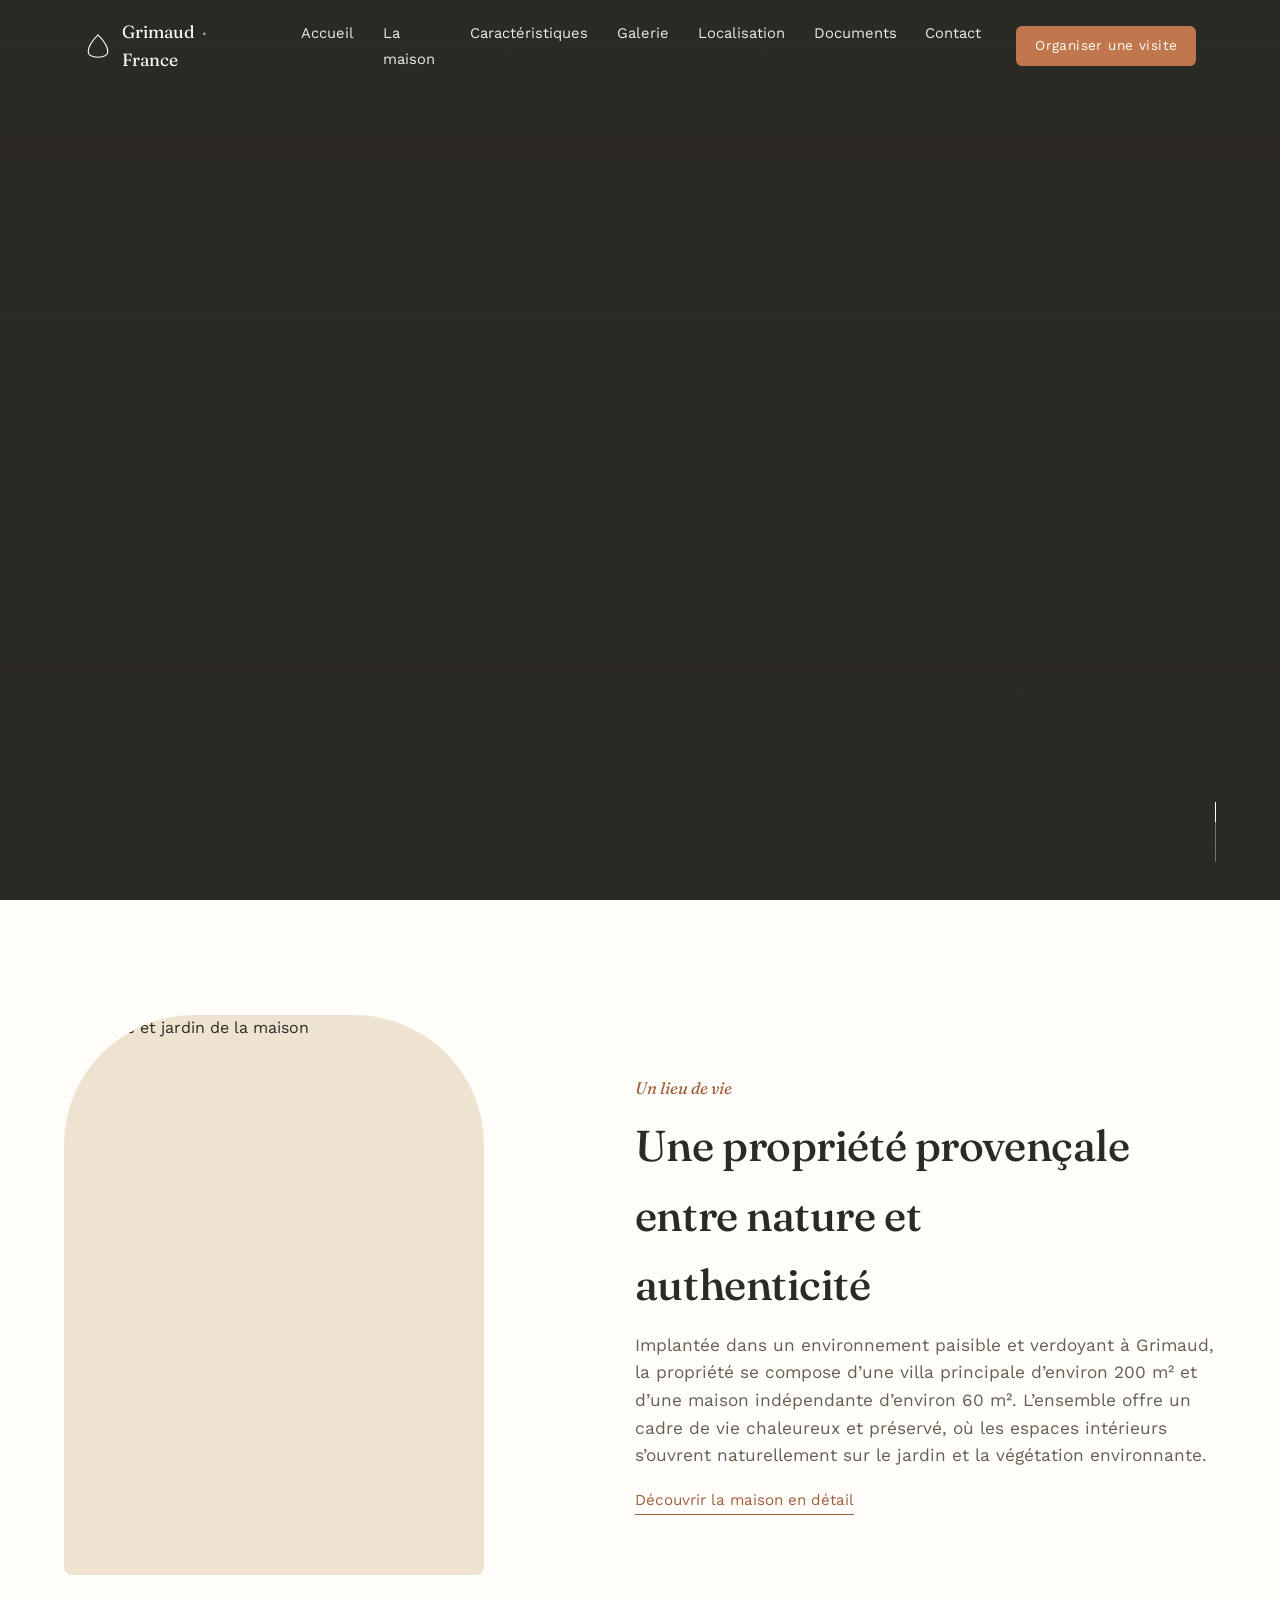
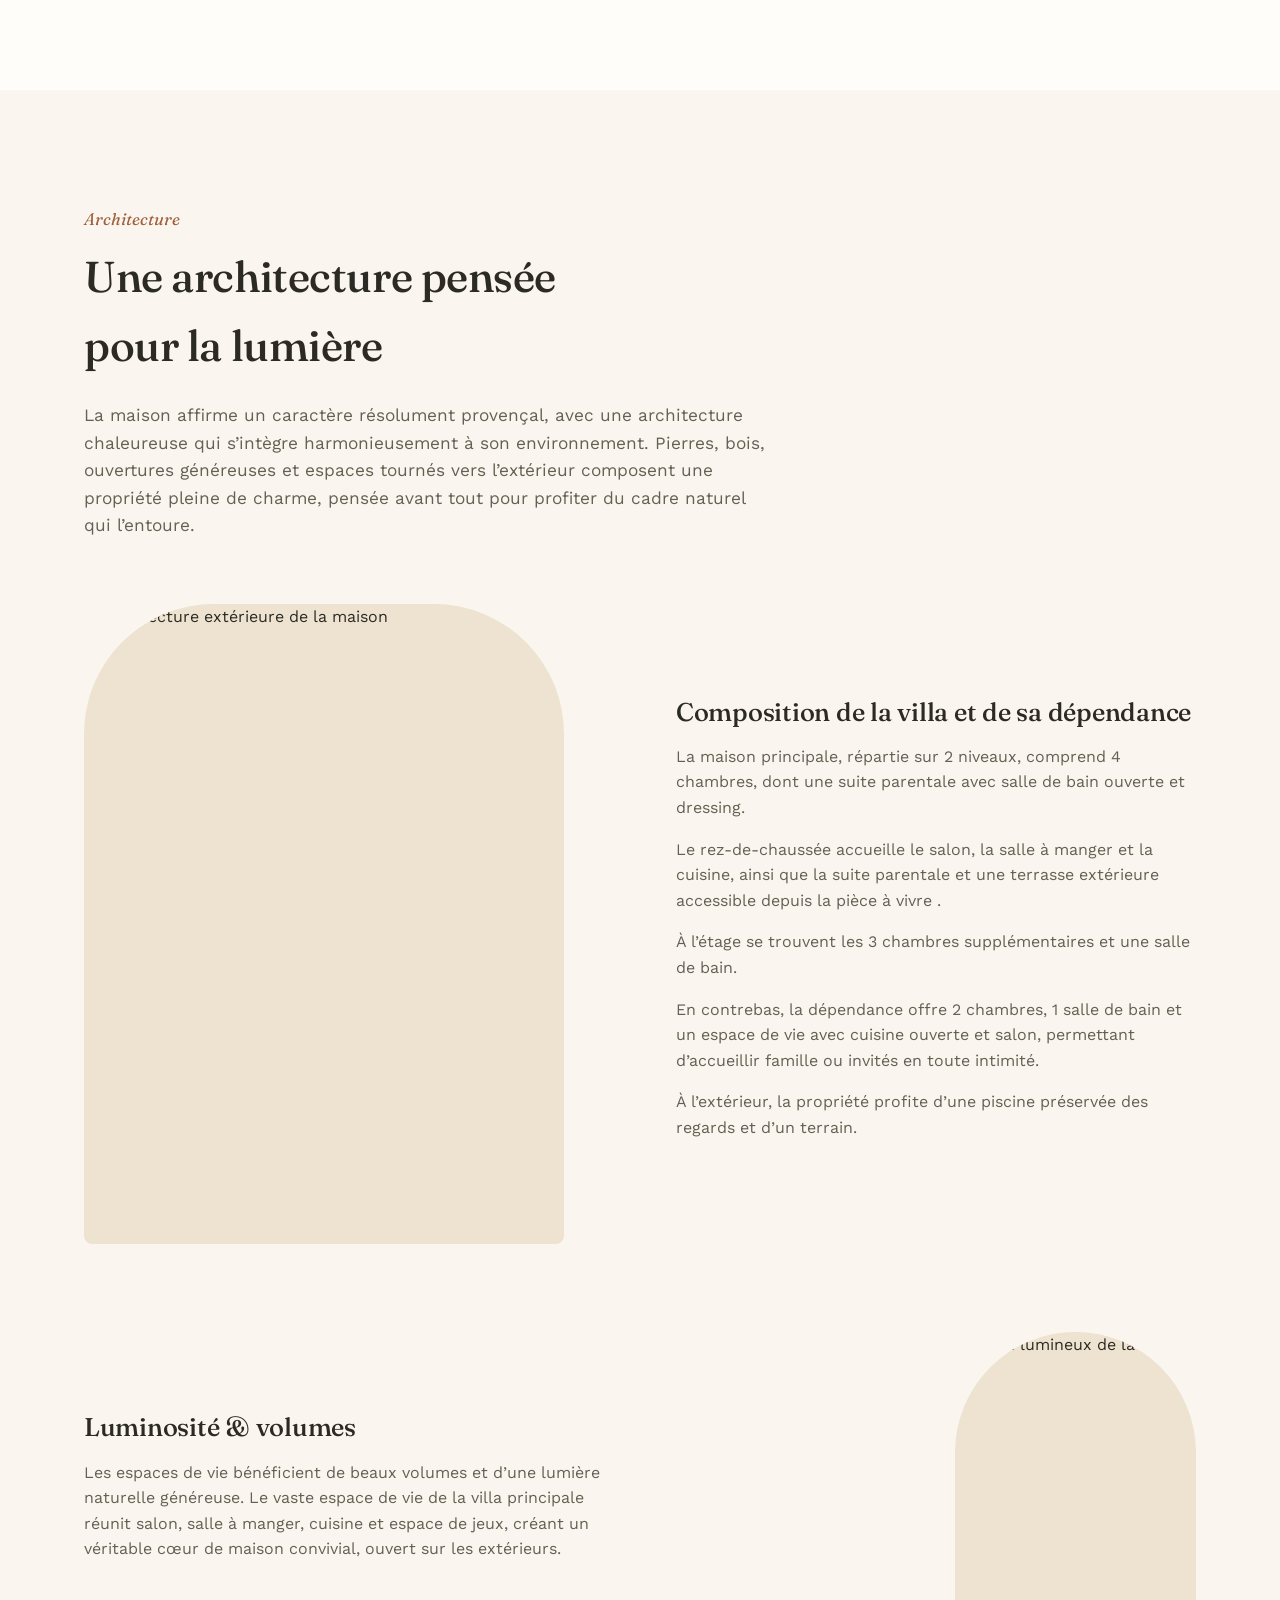
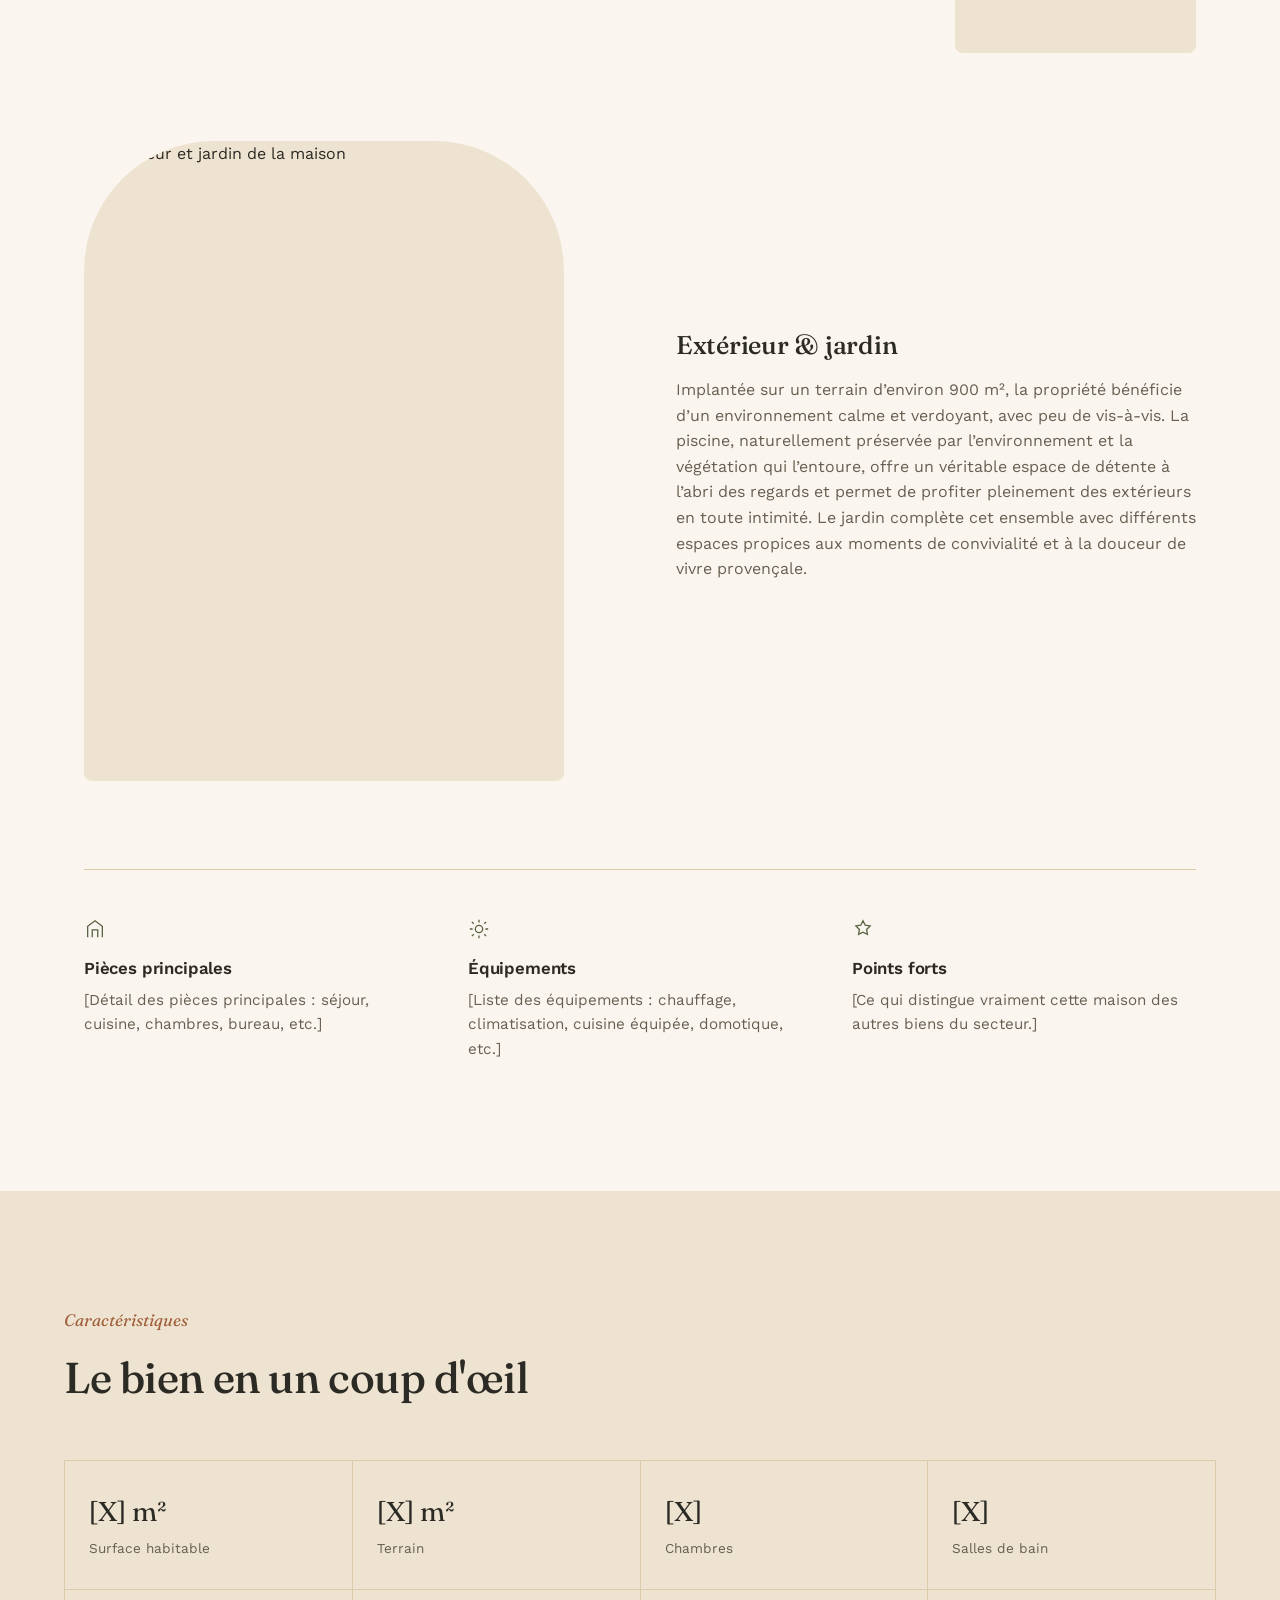
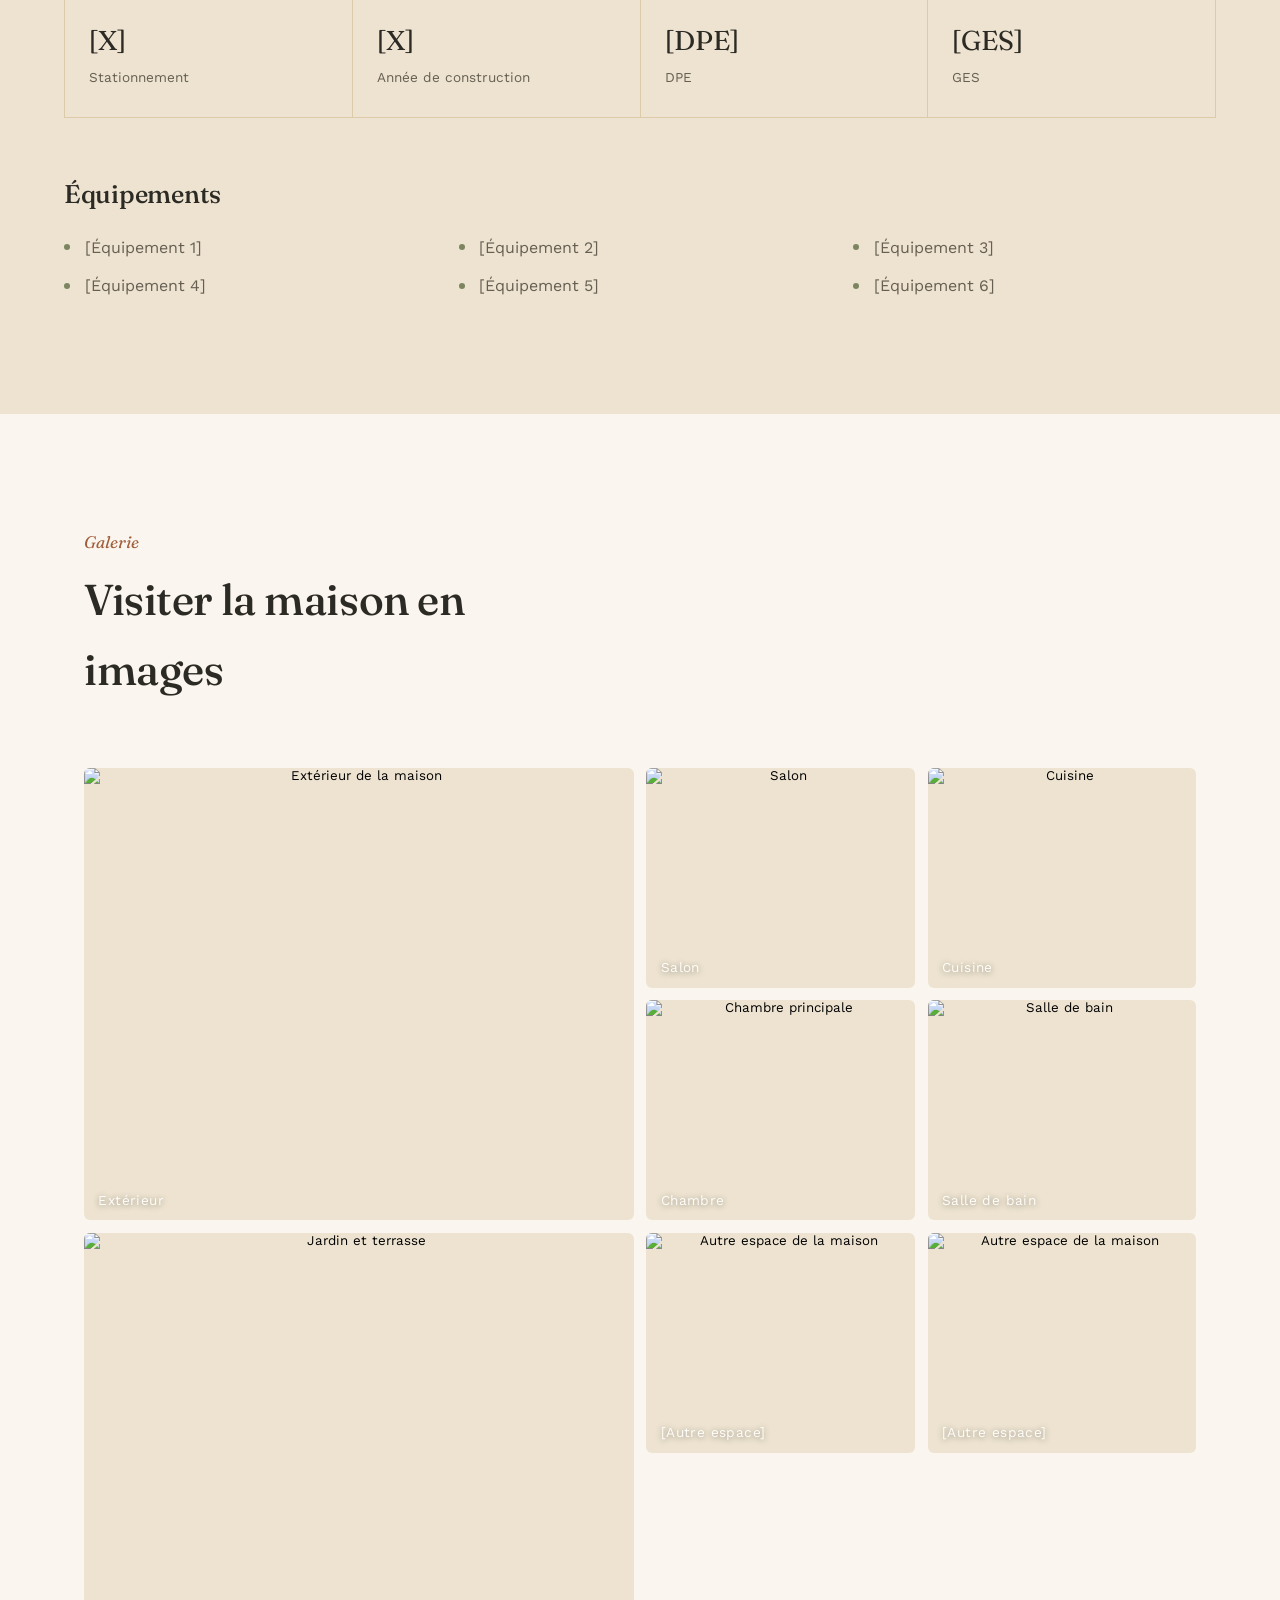
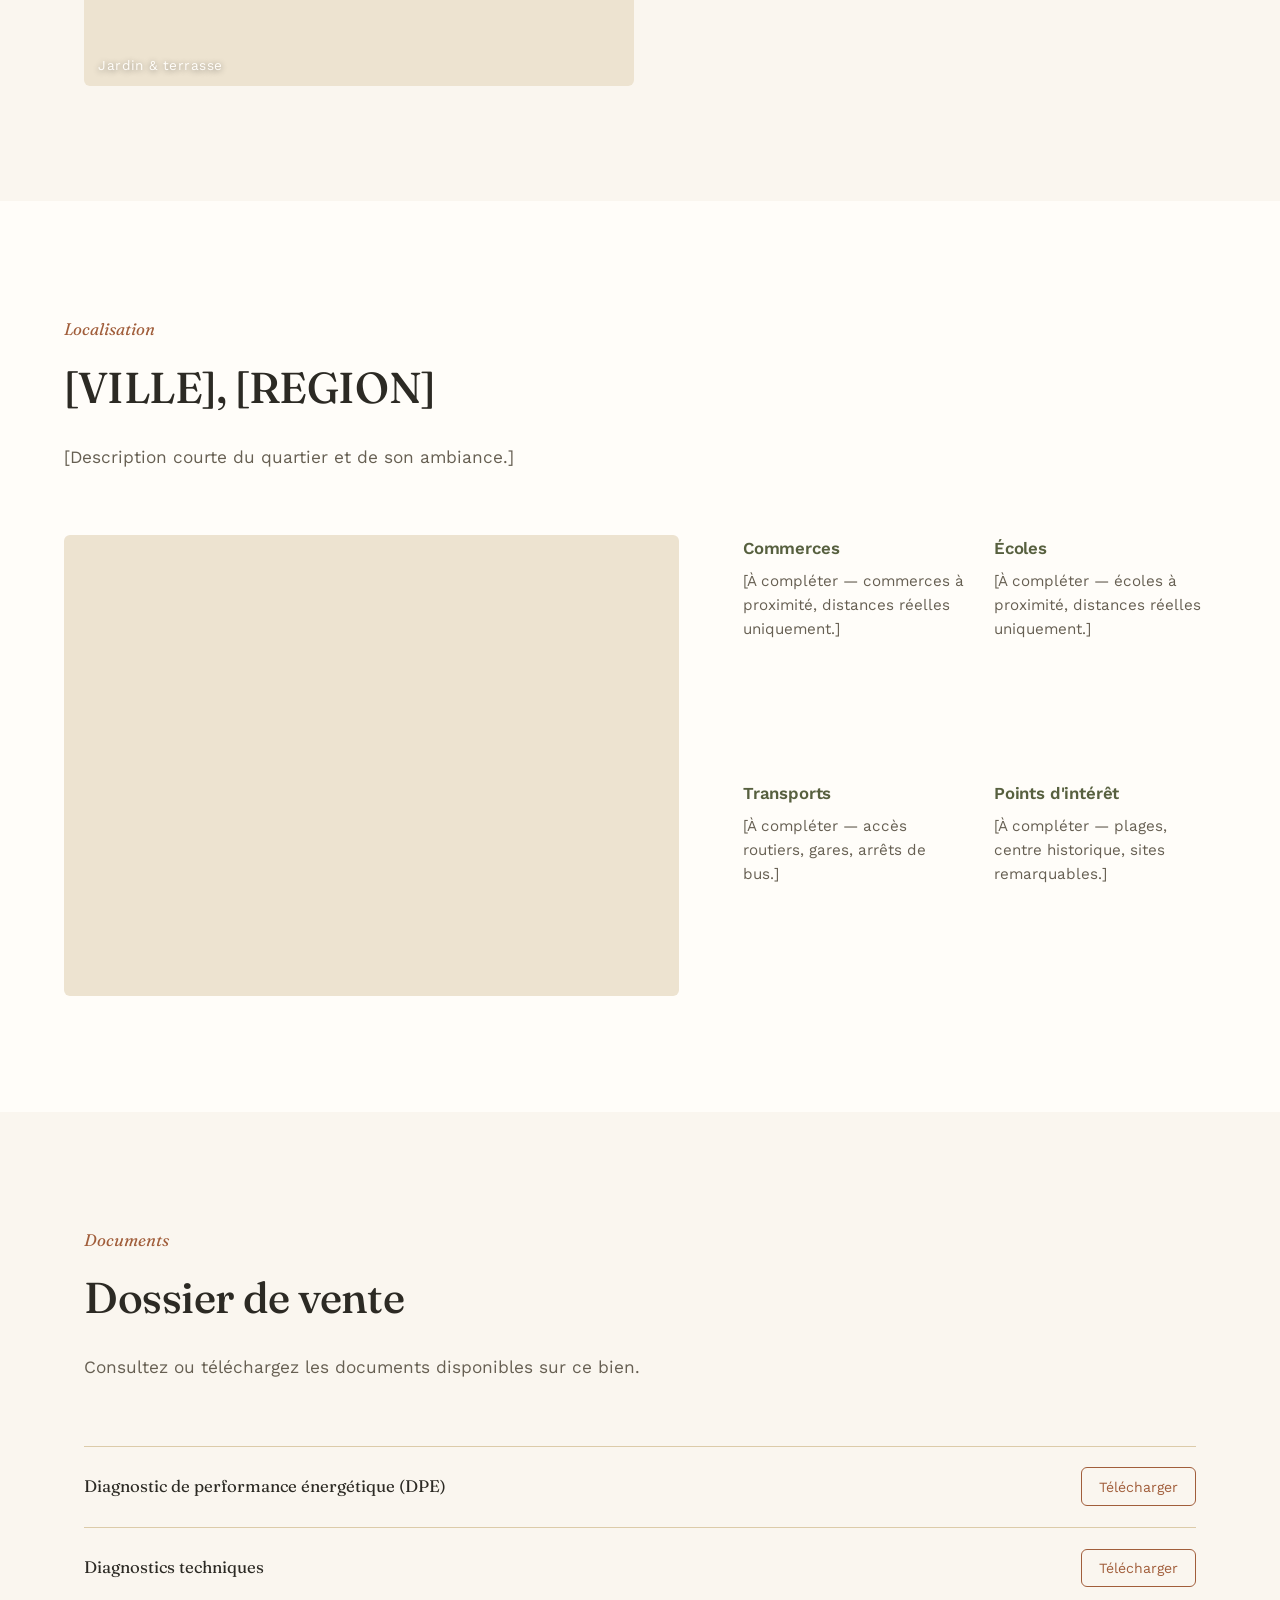
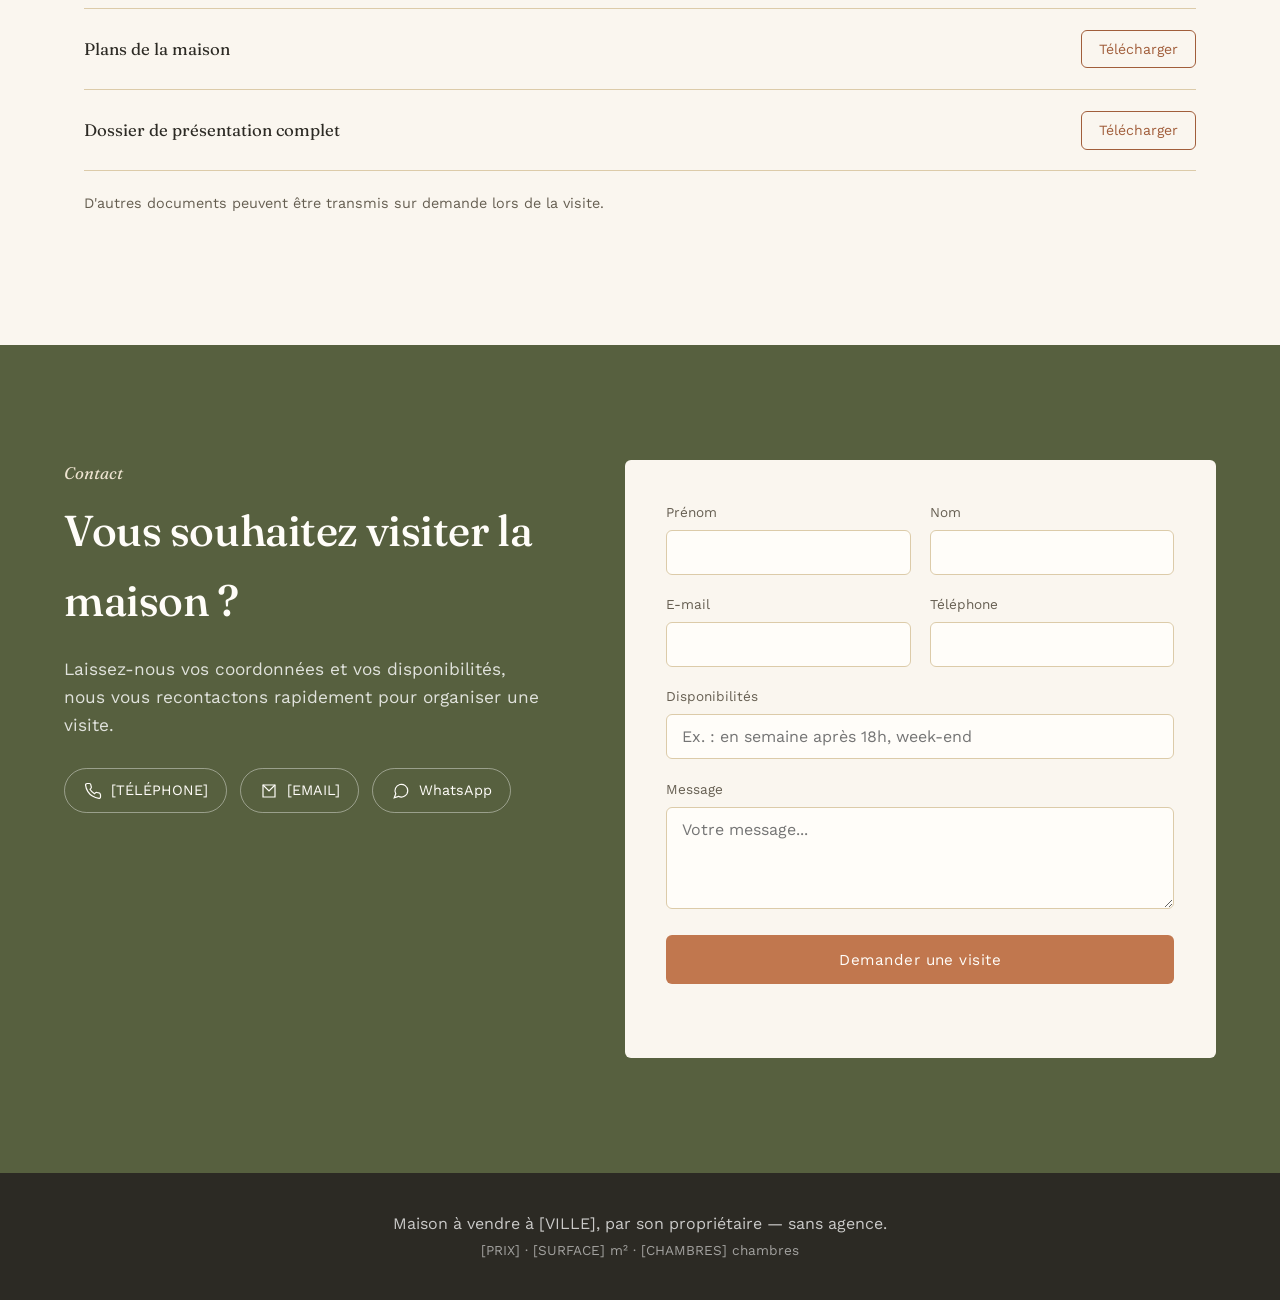
==== index-backup.html @ 2eec98b8 "Add files via upload" ====
<!DOCTYPE html>
<html lang="fr">
<head>
<meta charset="UTF-8">
<meta name="viewport" content="width=device-width, initial-scale=1.0">
<title>Villa provençale — Grimaud | Vente directe par le propriétaire</title>
<meta name="description" content="Villa provençale au cœur de la nature à vendre à Grimaud , 265 m² sur 900 m² de terrain, vendue directement par son propriétaire, sans agence. Visite sur demande.">
<meta name="robots" content="index, follow">

<!-- Open Graph -->
<meta property="og:type" content="website">
<meta property="og:title" content="Villa provençale — Grimaud Golf de St-Tropez">
<meta property="og:description" content="265 m² · 6 chambres · 900 m² de terrain. Vente directe, sans agence.">
<meta property="og:image" content="images/hero.jpg">
<meta property="og:locale" content="fr_FR">

<link rel="icon" href="data:,">
<link rel="preconnect" href="https://fonts.googleapis.com">
<link rel="preconnect" href="https://fonts.gstatic.com" crossorigin>
<link href="https://fonts.googleapis.com/css2?family=Fraunces:ital,opsz,wght@0,9..144,300;0,9..144,400;0,9..144,500;0,9..144,600;1,9..144,400&family=Work+Sans:wght@300;400;500;600&display=swap" rel="stylesheet">
<link rel="stylesheet" href="style.css">

<script type="application/ld+json">
{
  "@context": "https://schema.org",
  "@type": "SingleFamilyResidence",
  "name": "Maison à vendre — Grimaud Golf de St-tropez",
  "description": "Villa provençale au cœur de la nature À Grimaud, dans un environnement calme et verdoyant, cette charmante propriété offre un cadre de vie rare entre nature, authenticité et douceur de vivre provençale.La propriété se compose d’une villa principale d’environ 200 m² et d’une maison indépendante d’environ 60 m², idéale pour recevoir famille et amis ou pour préserver l’intimité de chacun. Entourée de verdure et agrémentée d’une belle piscine, la villa séduit par ses volumes généreux, ses espaces chaleureux et son atmosphère paisible, tout en restant à proximité du village de Grimaud et du Golfe de Saint-Tropez.",
  "address": {
    "@type": "PostalAddress",
    "addressLocality": "Grimaud",
    "addressRegion": "Golf de St-tropez",
    "addressCountry": "France"
  },
  "floorSize": {
    "@type": "QuantitativeValue",
    "value": "265",
    "unitCode": "MTK"
  },
  "numberOfRooms": "6"
}
</script>
</head>
<body>

<a class="skip-link" href="#contenu">Aller au contenu</a>

<!-- ===================== NAVIGATION ===================== -->
<header class="site-header" id="site-header">
  <div class="header-inner">
    <a href="#accueil" class="brand">
      <span class="brand-mark" aria-hidden="true">
        <svg viewBox="0 0 40 40" width="28" height="28"><path d="M20 4 C 10 14, 6 20, 6 28 C 6 34, 13 36, 20 36 C 27 36, 34 34, 34 28 C 34 20, 30 14, 20 4 Z" fill="none" stroke="currentColor" stroke-width="1.6"/></svg>
      </span>
      <span class="brand-name">Grimaud<span class="brand-dot">·</span> France</span>
    </a>

    <nav class="main-nav" id="main-nav" aria-label="Navigation principale">
      <ul>
        <li><a href="#accueil">Accueil</a></li>
        <li><a href="#maison">La maison</a></li>
        <li><a href="#caracteristiques">Caractéristiques</a></li>
        <li><a href="#galerie">Galerie</a></li>
        <li><a href="#localisation">Localisation</a></li>
        <li><a href="#documents">Documents</a></li>
        <li><a href="#contact">Contact</a></li>
      </ul>
      <a href="#contact" class="btn btn-primary btn-small nav-cta">Organiser une visite</a>
    </nav>

    <button class="nav-toggle" id="nav-toggle" aria-expanded="false" aria-controls="main-nav" aria-label="Ouvrir le menu">
      <span></span><span></span><span></span>
    </button>
  </div>
</header>

<main id="contenu">

  <!-- ===================== HERO ===================== -->
  <section class="hero" id="accueil">
    <div class="hero-media">
      <img src="images/hero.jpg" alt="Vue principale de la maison à [VILLE]" id="hero-img">
    </div>
    <div class="hero-veil" aria-hidden="true"></div>
    <div class="hero-content">
      <p class="hero-eyebrow">Maison à vendre</p>
      <h1 class="hero-title">Grimaid<br><span>[St-Tropez]</span></h1>
      <p class="hero-price">1.500.000€</p>
      <p class="hero-meta">265 m² &nbsp;·&nbsp; 6 chambres &nbsp;·&nbsp; 900 m² de terrain</p>
      <div class="hero-actions">
        <a href="#maison" class="btn btn-ghost-light">Découvrir la maison</a>
        <a href="#contact" class="btn btn-primary">Organiser une visite</a>
      </div>
    </div>
    <a href="#presentation" class="scroll-cue" aria-label="Défiler vers la présentation">
      <span></span>
    </a>
  </section>

  <!-- ===================== PRESENTATION COURTE ===================== -->
  <section class="presentation" id="presentation">
    <div class="presentation-grid">
      <div class="presentation-image arch-frame">
        <img src="images/presentation.jpg" alt="Façade et jardin de la maison" loading="lazy">
      </div>
      <div class="presentation-text">
        <p class="section-label">Un lieu de vie</p>
        <h2>Une propriété provençale entre nature et authenticité</h2>
        <p class="lead">Implantée dans un environnement paisible et verdoyant à Grimaud, la propriété se compose d’une villa principale d’environ 200 m² et d’une maison indépendante d’environ 60 m². L’ensemble offre un cadre de vie chaleureux et préservé, où les espaces intérieurs s’ouvrent naturellement sur le jardin et la végétation environnante.</p>
        <a href="#maison" class="text-link">Découvrir la maison en détail</a>
      </div>
    </div>
  </section>

  <!-- ===================== LA MAISON ===================== -->
  <section class="maison" id="maison">
    <div class="section-intro">
      <p class="section-label">Architecture</p>
      <h2>Une architecture pensée pour la lumière</h2>
      <p class="lead">La maison affirme un caractère résolument provençal, avec une architecture chaleureuse qui s’intègre harmonieusement à son environnement. Pierres, bois, ouvertures généreuses et espaces tournés vers l’extérieur composent une propriété pleine de charme, pensée avant tout pour profiter du cadre naturel qui l’entoure.</p>
    </div>

    <div class="feature-row">
      <div class="feature-image arch-frame">
        <img src="images/architecture.jpg" alt="Architecture extérieure de la maison" loading="lazy">
      </div>
      <div class="feature-text">
        <h3>Composition de la villa et de sa dépendance</h3>
        <p>La maison principale, répartie sur 2 niveaux, comprend 4 chambres, dont une suite parentale avec salle de bain ouverte et dressing. 
          <p>Le rez-de-chaussée accueille le salon, la salle à manger et la cuisine, ainsi que la suite parentale et une terrasse extérieure accessible depuis la pièce à vivre .</p> 
         <p> À l’étage se trouvent les 3 chambres supplémentaires et une salle de bain.</p>
         <p>En contrebas, la dépendance offre 2 chambres, 1 salle de bain et un espace de vie avec cuisine ouverte et salon, permettant d’accueillir famille ou invités en toute intimité.</p> 
         <p>À l’extérieur, la propriété profite d’une piscine préservée des regards et d’un terrain.</p>
      </div>
    </div>

    <div class="feature-row reverse">
      <div class="feature-image arch-frame">
        <img src="images/luminosite.jpg" alt="Salon lumineux de la maison" loading="lazy">
      </div>
      <div class="feature-text">
        <h3>Luminosité &amp; volumes</h3>
        <p>Les espaces de vie bénéficient de beaux volumes et d’une lumière naturelle généreuse. Le vaste espace de vie de la villa principale réunit salon, salle à manger, cuisine et espace de jeux, créant un véritable cœur de maison convivial, ouvert sur les extérieurs.</p>
      </div>
    </div>

    <div class="feature-row">
      <div class="feature-image arch-frame">
        <img src="images/exterieur.jpg" alt="Extérieur et jardin de la maison" loading="lazy">
      </div>
      <div class="feature-text">
        <h3>Extérieur &amp; jardin</h3>
        <p>Implantée sur un terrain d’environ 900 m², la propriété bénéficie d’un environnement calme et verdoyant, avec peu de vis-à-vis. La piscine, naturellement préservée par l’environnement et la végétation qui l’entoure, offre un véritable espace de détente à l’abri des regards et permet de profiter pleinement des extérieurs en toute intimité. Le jardin complète cet ensemble avec différents espaces propices aux moments de convivialité et à la douceur de vivre provençale.</p>
      </div>
    </div>

    <div class="highlights">
      <div class="highlight">
        <span class="highlight-icon" aria-hidden="true">
          <svg viewBox="0 0 24 24" width="22" height="22" fill="none" stroke="currentColor" stroke-width="1.4"><path d="M4 21V9l8-6 8 6v12"/><path d="M9 21v-8h6v8"/></svg>
        </span>
        <h4>Pièces principales</h4>
        <p>[Détail des pièces principales : séjour, cuisine, chambres, bureau, etc.]</p>
      </div>
      <div class="highlight">
        <span class="highlight-icon" aria-hidden="true">
          <svg viewBox="0 0 24 24" width="22" height="22" fill="none" stroke="currentColor" stroke-width="1.4"><circle cx="12" cy="12" r="4"/><path d="M12 2v3M12 19v3M4.2 4.2l2.1 2.1M17.7 17.7l2.1 2.1M2 12h3M19 12h3M4.2 19.8l2.1-2.1M17.7 6.3l2.1-2.1"/></svg>
        </span>
        <h4>Équipements</h4>
        <p>[Liste des équipements : chauffage, climatisation, cuisine équipée, domotique, etc.]</p>
      </div>
      <div class="highlight">
        <span class="highlight-icon" aria-hidden="true">
          <svg viewBox="0 0 24 24" width="22" height="22" fill="none" stroke="currentColor" stroke-width="1.4"><path d="M12 3l2.4 4.9 5.4.8-3.9 3.8.9 5.4-4.8-2.5-4.8 2.5.9-5.4-3.9-3.8 5.4-.8z"/></svg>
        </span>
        <h4>Points forts</h4>
        <p>[Ce qui distingue vraiment cette maison des autres biens du secteur.]</p>
      </div>
    </div>
  </section>

  <!-- ===================== CARACTERISTIQUES ===================== -->
  <section class="caracteristiques" id="caracteristiques">
    <div class="section-intro">
      <p class="section-label">Caractéristiques</p>
      <h2>Le bien en un coup d'œil</h2>
    </div>

    <ul class="stats-grid">
      <li class="stat"><span class="stat-value">[X] m²</span><span class="stat-label">Surface habitable</span></li>
      <li class="stat"><span class="stat-value">[X] m²</span><span class="stat-label">Terrain</span></li>
      <li class="stat"><span class="stat-value">[X]</span><span class="stat-label">Chambres</span></li>
      <li class="stat"><span class="stat-value">[X]</span><span class="stat-label">Salles de bain</span></li>
      <li class="stat"><span class="stat-value">[X]</span><span class="stat-label">Stationnement</span></li>
      <li class="stat"><span class="stat-value">[X]</span><span class="stat-label">Année de construction</span></li>
      <li class="stat"><span class="stat-value">[DPE]</span><span class="stat-label">DPE</span></li>
      <li class="stat"><span class="stat-value">[GES]</span><span class="stat-label">GES</span></li>
    </ul>

    <div class="equipements">
      <h3>Équipements</h3>
      <ul class="equip-list">
        <li>[Équipement 1]</li>
        <li>[Équipement 2]</li>
        <li>[Équipement 3]</li>
        <li>[Équipement 4]</li>
        <li>[Équipement 5]</li>
        <li>[Équipement 6]</li>
      </ul>
    </div>
  </section>

  <!-- ===================== GALERIE ===================== -->
  <section class="galerie" id="galerie">
    <div class="section-intro">
      <p class="section-label">Galerie</p>
      <h2>Visiter la maison en images</h2>
    </div>

    <div class="gallery-grid" id="gallery-grid">
      <button class="gallery-item large" data-full="images/gallery-exterieur.jpg">
        <img src="images/gallery-exterieur.jpg" alt="Extérieur de la maison" loading="lazy">
        <span class="gallery-caption">Extérieur</span>
      </button>
      <button class="gallery-item" data-full="images/gallery-salon.jpg">
        <img src="images/gallery-salon.jpg" alt="Salon" loading="lazy">
        <span class="gallery-caption">Salon</span>
      </button>
      <button class="gallery-item" data-full="images/gallery-cuisine.jpg">
        <img src="images/gallery-cuisine.jpg" alt="Cuisine" loading="lazy">
        <span class="gallery-caption">Cuisine</span>
      </button>
      <button class="gallery-item" data-full="images/gallery-chambre1.jpg">
        <img src="images/gallery-chambre1.jpg" alt="Chambre principale" loading="lazy">
        <span class="gallery-caption">Chambre</span>
      </button>
      <button class="gallery-item" data-full="images/gallery-sdb.jpg">
        <img src="images/gallery-sdb.jpg" alt="Salle de bain" loading="lazy">
        <span class="gallery-caption">Salle de bain</span>
      </button>
      <button class="gallery-item large" data-full="images/gallery-jardin.jpg">
        <img src="images/gallery-jardin.jpg" alt="Jardin et terrasse" loading="lazy">
        <span class="gallery-caption">Jardin &amp; terrasse</span>
      </button>
      <button class="gallery-item" data-full="images/gallery-autre1.jpg">
        <img src="images/gallery-autre1.jpg" alt="Autre espace de la maison" loading="lazy">
        <span class="gallery-caption">[Autre espace]</span>
      </button>
      <button class="gallery-item" data-full="images/gallery-autre2.jpg">
        <img src="images/gallery-autre2.jpg" alt="Autre espace de la maison" loading="lazy">
        <span class="gallery-caption">[Autre espace]</span>
      </button>
    </div>
  </section>

  <!-- ===================== LIGHTBOX ===================== -->
  <div class="lightbox" id="lightbox" role="dialog" aria-modal="true" aria-label="Photo agrandie" hidden>
    <button class="lightbox-close" id="lightbox-close" aria-label="Fermer">&times;</button>
    <button class="lightbox-prev" id="lightbox-prev" aria-label="Photo précédente">&#8249;</button>
    <img src="" alt="" id="lightbox-img">
    <button class="lightbox-next" id="lightbox-next" aria-label="Photo suivante">&#8250;</button>
  </div>

  <!-- ===================== LOCALISATION ===================== -->
  <section class="localisation" id="localisation">
    <div class="section-intro">
      <p class="section-label">Localisation</p>
      <h2>[VILLE], [REGION]</h2>
      <p class="lead">[Description courte du quartier et de son ambiance.]</p>
    </div>

    <div class="localisation-grid">
      <div class="map-frame">
        <iframe
          title="Carte de localisation de la maison"
          src="https://www.google.com/maps?q=[ADRESSE OU VILLE]&output=embed"
          loading="lazy"
          referrerpolicy="no-referrer-when-downgrade">
        </iframe>
      </div>
      <div class="localisation-infos">
        <div class="loc-block">
          <h4>Commerces</h4>
          <p>[À compléter — commerces à proximité, distances réelles uniquement.]</p>
        </div>
        <div class="loc-block">
          <h4>Écoles</h4>
          <p>[À compléter — écoles à proximité, distances réelles uniquement.]</p>
        </div>
        <div class="loc-block">
          <h4>Transports</h4>
          <p>[À compléter — accès routiers, gares, arrêts de bus.]</p>
        </div>
        <div class="loc-block">
          <h4>Points d'intérêt</h4>
          <p>[À compléter — plages, centre historique, sites remarquables.]</p>
        </div>
      </div>
    </div>
  </section>

  <!-- ===================== DOCUMENTS ===================== -->
  <section class="documents" id="documents">
    <div class="section-intro">
      <p class="section-label">Documents</p>
      <h2>Dossier de vente</h2>
      <p class="lead">Consultez ou téléchargez les documents disponibles sur ce bien.</p>
    </div>

    <ul class="documents-list">
      <li class="document-item">
        <span class="doc-name">Diagnostic de performance énergétique (DPE)</span>
        <a href="documents/dpe.pdf" class="doc-link" download>Télécharger</a>
      </li>
      <li class="document-item">
        <span class="doc-name">Diagnostics techniques</span>
        <a href="documents/diagnostics.pdf" class="doc-link" download>Télécharger</a>
      </li>
      <li class="document-item">
        <span class="doc-name">Plans de la maison</span>
        <a href="documents/plans.pdf" class="doc-link" download>Télécharger</a>
      </li>
      <li class="document-item">
        <span class="doc-name">Dossier de présentation complet</span>
        <a href="documents/dossier-presentation.pdf" class="doc-link" download>Télécharger</a>
      </li>
    </ul>
    <p class="documents-note">D'autres documents peuvent être transmis sur demande lors de la visite.</p>
  </section>

  <!-- ===================== CONTACT ===================== -->
  <section class="contact" id="contact">
    <div class="contact-grid">
      <div class="contact-intro">
        <p class="section-label">Contact</p>
        <h2>Vous souhaitez visiter la maison ?</h2>
        <p class="lead">Laissez-nous vos coordonnées et vos disponibilités, nous vous recontactons rapidement pour organiser une visite.</p>

        <div class="contact-direct">
          <a href="tel:+33000000000" class="contact-pill">
            <svg viewBox="0 0 24 24" width="18" height="18" fill="none" stroke="currentColor" stroke-width="1.6"><path d="M22 16.9v3a2 2 0 0 1-2.2 2 19.8 19.8 0 0 1-8.6-3.1 19.5 19.5 0 0 1-6-6A19.8 19.8 0 0 1 2.1 4.2 2 2 0 0 1 4.1 2h3a2 2 0 0 1 2 1.7c.1.9.3 1.8.6 2.7a2 2 0 0 1-.5 2.1L8 9.7a16 16 0 0 0 6 6l1.2-1.2a2 2 0 0 1 2.1-.5c.9.3 1.8.5 2.7.6a2 2 0 0 1 1.7 2z"/></svg>
            [TÉLÉPHONE]
          </a>
          <a href="mailto:[EMAIL]" class="contact-pill">
            <svg viewBox="0 0 24 24" width="18" height="18" fill="none" stroke="currentColor" stroke-width="1.6"><path d="M4 4h16v16H4z"/><path d="m4 4 8 8 8-8"/></svg>
            [EMAIL]
          </a>
          <a href="https://wa.me/[NUMERO WHATSAPP]" class="contact-pill" target="_blank" rel="noopener">
            <svg viewBox="0 0 24 24" width="18" height="18" fill="none" stroke="currentColor" stroke-width="1.6"><path d="M21 11.5a8.5 8.5 0 0 1-12.4 7.6L3 21l2-5.4A8.5 8.5 0 1 1 21 11.5z"/></svg>
            WhatsApp
          </a>
        </div>
      </div>

      <form class="contact-form" id="contact-form" novalidate>
        <div class="form-row">
          <div class="form-field">
            <label for="prenom">Prénom</label>
            <input type="text" id="prenom" name="prenom" required autocomplete="given-name">
          </div>
          <div class="form-field">
            <label for="nom">Nom</label>
            <input type="text" id="nom" name="nom" required autocomplete="family-name">
          </div>
        </div>
        <div class="form-row">
          <div class="form-field">
            <label for="email">E-mail</label>
            <input type="email" id="email" name="email" required autocomplete="email">
          </div>
          <div class="form-field">
            <label for="telephone">Téléphone</label>
            <input type="tel" id="telephone" name="telephone" autocomplete="tel">
          </div>
        </div>
        <div class="form-field">
          <label for="disponibilites">Disponibilités</label>
          <input type="text" id="disponibilites" name="disponibilites" placeholder="Ex. : en semaine après 18h, week-end">
        </div>
        <div class="form-field">
          <label for="message">Message</label>
          <textarea id="message" name="message" rows="4" placeholder="Votre message..."></textarea>
        </div>
        <button type="submit" class="btn btn-primary btn-full">Demander une visite</button>
        <p class="form-status" id="form-status" role="status" aria-live="polite"></p>
      </form>
    </div>
  </section>

</main>

<!-- ===================== FOOTER ===================== -->
<footer class="site-footer">
  <div class="footer-inner">
    <p>Maison à vendre à [VILLE], par son propriétaire — sans agence.</p>
    <p class="footer-secondary">[PRIX] · [SURFACE] m² · [CHAMBRES] chambres</p>
  </div>
</footer>

<script src="script.js"></script>
</body>
</html>
---- style.css ----
/* ==========================================================================
   TOKENS
   ========================================================================== */
:root{
  /* Couleurs — Provence / Méditerranée */
  --cream:        #FAF6EF;
  --sand:         #EDE3D0;
  --sand-deep:    #DCCBA9;
  --terracotta:   #C1774E;
  --terracotta-d: #A15E3B;
  --olive:        #7C8560;
  --olive-deep:   #57603F;
  --med-blue:     #4C7B8C;
  --ink:          #2C2A24;
  --ink-soft:     #665F52;
  --white:        #FFFDF9;

  --font-display: 'Fraunces', 'Iowan Old Style', serif;
  --font-body:    'Work Sans', 'Segoe UI', sans-serif;

  --max-width: 1240px;
  --gutter: clamp(1.5rem, 5vw, 5rem);
  --radius-soft: 6px;
  --ease: cubic-bezier(.22,.61,.36,1);
}

/* ==========================================================================
   RESET
   ========================================================================== */
*, *::before, *::after{ box-sizing: border-box; }
html{ scroll-behavior: smooth; }
@media (prefers-reduced-motion: reduce){
  html{ scroll-behavior: auto; }
  *, *::before, *::after{ animation-duration: 0.001ms !important; animation-iteration-count: 1 !important; transition-duration: 0.001ms !important; }
}
body{
  margin: 0;
  background: var(--cream);
  color: var(--ink);
  font-family: var(--font-body);
  font-weight: 400;
  line-height: 1.6;
  -webkit-font-smoothing: antialiased;
}
img{ max-width: 100%; display: block; }
a{ color: inherit; text-decoration: none; }
ul{ list-style: none; margin: 0; padding: 0; }
h1, h2, h3, h4{
  font-family: var(--font-display);
  font-weight: 500;
  color: var(--ink);
  margin: 0 0 0.5em;
  letter-spacing: -0.01em;
}
h1{ font-size: clamp(2.6rem, 6vw, 4.6rem); font-weight: 400; }
h2{ font-size: clamp(1.9rem, 4vw, 2.7rem); max-width: 18ch; }
h3{ font-size: clamp(1.3rem, 2.4vw, 1.6rem); }
h4{ font-size: 1.05rem; font-weight: 600; font-family: var(--font-body); }
p{ margin: 0 0 1em; color: var(--ink-soft); max-width: 62ch; }
.lead{ font-size: 1.08rem; }

button{ font-family: inherit; cursor: pointer; }
input, textarea{ font-family: inherit; font-size: 1rem; }

.skip-link{
  position: absolute; left: -999px; top: 0;
  background: var(--ink); color: var(--white);
  padding: 0.8em 1.2em; z-index: 999;
}
.skip-link:focus{ left: 1rem; top: 1rem; }

:focus-visible{ outline: 2px solid var(--terracotta-d); outline-offset: 3px; }

/* ==========================================================================
   BUTTONS
   ========================================================================== */
.btn{
  display: inline-flex;
  align-items: center;
  justify-content: center;
  padding: 0.95em 2em;
  font-size: 0.95rem;
  letter-spacing: 0.03em;
  border-radius: var(--radius-soft);
  border: 1px solid transparent;
  transition: background-color .25s var(--ease), color .25s var(--ease), border-color .25s var(--ease);
  white-space: nowrap;
}
.btn-primary{
  background: var(--terracotta);
  color: var(--white);
}
.btn-primary:hover{ background: var(--terracotta-d); }
.btn-ghost-light{
  background: transparent;
  border-color: rgba(255,255,255,0.65);
  color: var(--white);
}
.btn-ghost-light:hover{ background: rgba(255,255,255,0.14); }
.btn-small{ padding: 0.6em 1.3em; font-size: 0.85rem; }
.btn-full{ width: 100%; }

.text-link{
  display: inline-block;
  color: var(--terracotta-d);
  border-bottom: 1px solid currentColor;
  padding-bottom: 2px;
  font-size: 0.95rem;
}

/* ==========================================================================
   HEADER / NAV
   ========================================================================== */
.site-header{
  position: fixed;
  top: 0; left: 0; right: 0;
  z-index: 100;
  transition: background-color .35s var(--ease), box-shadow .35s var(--ease);
}
.site-header.is-scrolled{
  background: rgba(250, 246, 239, 0.92);
  backdrop-filter: blur(10px);
  box-shadow: 0 1px 0 rgba(44,42,36,0.08);
}
.header-inner{
  max-width: var(--max-width);
  margin: 0 auto;
  padding: 1.1rem var(--gutter);
  display: flex;
  align-items: center;
  justify-content: space-between;
  gap: 2rem;
}
.brand{
  display: flex;
  align-items: center;
  gap: 0.6rem;
  font-family: var(--font-display);
  font-size: 1.1rem;
  color: var(--white);
  transition: color .3s var(--ease);
}
.is-scrolled .brand{ color: var(--ink); }
.brand-mark{ color: inherit; display: flex; }
.brand-dot{ margin: 0 0.4em; opacity: 0.6; }

.main-nav{
  display: flex;
  align-items: center;
  gap: 2.2rem;
}
.main-nav ul{
  display: flex;
  gap: 1.8rem;
}
.main-nav a:not(.btn){
  font-size: 0.92rem;
  color: var(--white);
  opacity: 0.92;
  position: relative;
  padding-bottom: 2px;
  transition: color .3s var(--ease);
}
.is-scrolled .main-nav a:not(.btn){ color: var(--ink); }
.main-nav a:not(.btn)::after{
  content: '';
  position: absolute; left: 0; right: 100%; bottom: -2px;
  height: 1px; background: currentColor;
  transition: right .3s var(--ease);
}
.main-nav a:not(.btn):hover::after{ right: 0; }

.nav-toggle{
  display: none;
  flex-direction: column;
  justify-content: center;
  gap: 5px;
  width: 34px; height: 34px;
  background: none; border: none;
  padding: 0;
}
.nav-toggle span{
  display: block; height: 2px; width: 100%;
  background: var(--white);
  transition: transform .3s var(--ease), opacity .3s var(--ease), background-color .3s var(--ease);
}
.is-scrolled .nav-toggle span{ background: var(--ink); }

@media (max-width: 880px){
  .nav-toggle{ display: flex; }
  .main-nav{
    position: fixed;
    inset: 0 0 0 auto;
    width: min(78vw, 340px);
    height: 100vh;
    background: var(--cream);
    flex-direction: column;
    align-items: flex-start;
    justify-content: center;
    padding: 3rem var(--gutter);
    transform: translateX(100%);
    transition: transform .4s var(--ease);
  }
  .main-nav.is-open{ transform: translateX(0); }
  .main-nav ul{ flex-direction: column; gap: 1.4rem; }
  .main-nav a:not(.btn){ color: var(--ink); font-size: 1.15rem; }
  .nav-cta{ margin-top: 1.6rem; }
  body.nav-open{ overflow: hidden; }
}

/* ==========================================================================
   HERO
   ========================================================================== */
.hero{
  position: relative;
  height: 100vh;
  min-height: 560px;
  display: flex;
  align-items: flex-end;
  overflow: hidden;
  background: var(--ink);
}
.hero-media{
  position: absolute; inset: 0;
  will-change: transform;
}
.hero-media img{
  width: 100%; height: 100%;
  object-fit: cover;
  object-position: center;
  opacity: 0;
  transform: scale(1.08);
  transition: opacity 1.4s var(--ease), transform 1.8s var(--ease);
}
.hero-media img.is-loaded{ opacity: 1; transform: scale(1); }
.hero-veil{
  position: absolute; inset: 0;
  background: linear-gradient(180deg, rgba(44,42,36,0.28) 0%, rgba(44,42,36,0.15) 40%, rgba(44,42,36,0.72) 100%);
}
.hero-content{
  position: relative;
  z-index: 2;
  color: var(--white);
  max-width: var(--max-width);
  margin: 0 auto;
  padding: 0 var(--gutter) 5.5rem;
  width: 100%;
  opacity: 0;
  transform: translateY(18px);
  transition: opacity 1s var(--ease) .3s, transform 1s var(--ease) .3s;
}
.hero-content.is-visible{ opacity: 1; transform: translateY(0); }
.hero-eyebrow{
  font-size: 0.82rem;
  letter-spacing: 0.18em;
  text-transform: uppercase;
  color: rgba(255,255,255,0.82);
  margin-bottom: 0.9rem;
}
.hero-title{
  color: var(--white);
  margin-bottom: 0.5rem;
  line-height: 1.02;
}
.hero-title span{
  display: block;
  font-size: 0.42em;
  font-style: italic;
  font-weight: 300;
  color: rgba(255,255,255,0.85);
  margin-top: 0.2em;
}
.hero-price{
  font-family: var(--font-display);
  font-size: clamp(1.5rem, 2.6vw, 2rem);
  color: var(--terracotta);
  margin: 0.6rem 0 0.3rem;
}
.hero-meta{
  color: rgba(255,255,255,0.88);
  font-size: 1.02rem;
  margin-bottom: 2.1rem;
}
.hero-actions{ display: flex; gap: 1rem; flex-wrap: wrap; }

.scroll-cue{
  position: absolute;
  right: var(--gutter);
  bottom: 2.4rem;
  z-index: 2;
  width: 1px; height: 60px;
  background: rgba(255,255,255,0.35);
}
.scroll-cue span{
  display: block;
  width: 1px; height: 20px;
  background: var(--white);
  animation: scrollcue 2.2s ease-in-out infinite;
}
@keyframes scrollcue{
  0%{ transform: translateY(0); opacity: 1; }
  100%{ transform: translateY(40px); opacity: 0; }
}
@media (max-width: 640px){ .scroll-cue{ display: none; } }

/* ==========================================================================
   SECTION SHARED
   ========================================================================== */
section{ padding: clamp(4rem, 9vw, 7.5rem) var(--gutter); }
.section-intro{
  max-width: var(--max-width);
  margin: 0 auto clamp(2.4rem, 5vw, 4rem);
}
.section-label{
  font-family: var(--font-display);
  font-style: italic;
  color: var(--terracotta-d);
  font-size: 1.05rem;
  margin-bottom: 0.6rem;
}

.arch-frame{
  overflow: hidden;
  border-radius: 130px 130px 8px 8px;
  background: var(--sand);
}
.arch-frame img{ width: 100%; height: 100%; object-fit: cover; aspect-ratio: 3/4; }

/* ==========================================================================
   PRESENTATION
   ========================================================================== */
.presentation{ background: var(--white); }
.presentation-grid{
  max-width: var(--max-width);
  margin: 0 auto;
  display: grid;
  grid-template-columns: 0.85fr 1fr;
  gap: clamp(2rem, 6vw, 5rem);
  align-items: center;
}
.presentation-image{ max-width: 420px; }
.presentation-text h2{ margin-bottom: 0.8rem; }

@media (max-width: 800px){
  .presentation-grid{ grid-template-columns: 1fr; }
  .presentation-image{ max-width: 320px; margin: 0 auto; }
}

/* ==========================================================================
   LA MAISON
   ========================================================================== */
.maison{ max-width: var(--max-width); margin: 0 auto; }
.feature-row{
  display: grid;
  grid-template-columns: 1fr 1fr;
  gap: clamp(2rem, 6vw, 4.5rem);
  align-items: center;
  margin-bottom: clamp(3rem, 7vw, 5.5rem);
}
.feature-row.reverse .feature-image{ order: 2; }
.feature-row.reverse .feature-text{ order: 1; }
.feature-image{ max-width: 480px; }
.feature-row.reverse .feature-image{ margin-left: auto; }
.feature-text h3{ margin-bottom: 0.7rem; }

@media (max-width: 800px){
  .feature-row, .feature-row.reverse{ grid-template-columns: 1fr; }
  .feature-row.reverse .feature-image, .feature-row.reverse .feature-text{ order: initial; }
  .feature-image, .feature-row.reverse .feature-image{ max-width: 340px; margin: 0 auto; }
}

.highlights{
  display: grid;
  grid-template-columns: repeat(3, 1fr);
  gap: 2.5rem;
  border-top: 1px solid var(--sand-deep);
  padding-top: 3rem;
  margin-top: 1rem;
}
.highlight-icon{
  display: inline-flex;
  color: var(--olive-deep);
  margin-bottom: 0.9rem;
}
.highlight h4{ margin-bottom: 0.4rem; }
.highlight p{ font-size: 0.95rem; }

@media (max-width: 760px){
  .highlights{ grid-template-columns: 1fr; gap: 2rem; }
}

/* ==========================================================================
   CARACTERISTIQUES
   ========================================================================== */
.caracteristiques{ background: var(--sand); }
.caracteristiques .section-intro{ margin-bottom: 3rem; }
.stats-grid{
  max-width: var(--max-width);
  margin: 0 auto;
  display: grid;
  grid-template-columns: repeat(4, 1fr);
  border-top: 1px solid var(--sand-deep);
  border-left: 1px solid var(--sand-deep);
}
.stat{
  padding: 1.8rem 1.5rem;
  border-right: 1px solid var(--sand-deep);
  border-bottom: 1px solid var(--sand-deep);
  display: flex;
  flex-direction: column;
  gap: 0.3rem;
}
.stat-value{
  font-family: var(--font-display);
  font-size: 1.7rem;
  color: var(--ink);
}
.stat-label{
  font-size: 0.85rem;
  color: var(--ink-soft);
}
@media (max-width: 760px){
  .stats-grid{ grid-template-columns: repeat(2, 1fr); }
}

.equipements{ max-width: var(--max-width); margin: 3.5rem auto 0; }
.equip-list{
  display: grid;
  grid-template-columns: repeat(3, 1fr);
  gap: 0.8rem 2rem;
  margin-top: 1.2rem;
}
.equip-list li{
  padding-left: 1.3rem;
  position: relative;
  color: var(--ink-soft);
}
.equip-list li::before{
  content: '';
  position: absolute; left: 0; top: 0.6em;
  width: 6px; height: 6px;
  border-radius: 50%;
  background: var(--olive);
}
@media (max-width: 640px){ .equip-list{ grid-template-columns: 1fr 1fr; } }

/* ==========================================================================
   GALERIE
   ========================================================================== */
.galerie{ max-width: var(--max-width); margin: 0 auto; }
.gallery-grid{
  display: grid;
  grid-template-columns: repeat(4, 1fr);
  grid-auto-rows: 220px;
  gap: 0.8rem;
}
.gallery-item{
  position: relative;
  border: none;
  padding: 0;
  overflow: hidden;
  border-radius: var(--radius-soft);
  background: var(--sand);
  grid-column: span 1;
  grid-row: span 1;
}
.gallery-item.large{ grid-column: span 2; grid-row: span 2; }
.gallery-item img{
  width: 100%; height: 100%; object-fit: cover;
  transition: transform .5s var(--ease);
}
.gallery-item:hover img{ transform: scale(1.05); }
.gallery-caption{
  position: absolute; left: 0.9rem; bottom: 0.8rem;
  color: var(--white);
  font-size: 0.85rem;
  letter-spacing: 0.03em;
  text-shadow: 0 1px 6px rgba(0,0,0,0.45);
}
@media (max-width: 900px){
  .gallery-grid{ grid-template-columns: repeat(2, 1fr); grid-auto-rows: 180px; }
  .gallery-item.large{ grid-column: span 2; grid-row: span 1; }
}

.lightbox{
  position: fixed; inset: 0;
  background: rgba(20,18,14,0.94);
  z-index: 200;
  display: flex;
  align-items: center;
  justify-content: center;
  padding: 3rem;
}
.lightbox[hidden]{ display: none; }
.lightbox img{
  max-width: 100%; max-height: 88vh;
  border-radius: var(--radius-soft);
}
.lightbox-close, .lightbox-prev, .lightbox-next{
  position: absolute;
  background: none; border: none;
  color: var(--white);
  font-size: 2.2rem;
  line-height: 1;
  padding: 0.5rem;
  opacity: 0.85;
}
.lightbox-close:hover, .lightbox-prev:hover, .lightbox-next:hover{ opacity: 1; }
.lightbox-close{ top: 1.2rem; right: 1.5rem; }
.lightbox-prev{ left: 1rem; top: 50%; transform: translateY(-50%); }
.lightbox-next{ right: 1rem; top: 50%; transform: translateY(-50%); }

/* ==========================================================================
   LOCALISATION
   ========================================================================== */
.localisation{ background: var(--white); }
.localisation-grid{
  max-width: var(--max-width);
  margin: 0 auto;
  display: grid;
  grid-template-columns: 1.3fr 1fr;
  gap: clamp(2rem, 5vw, 4rem);
}
.map-frame{
  border-radius: var(--radius-soft);
  overflow: hidden;
  aspect-ratio: 4/3;
  background: var(--sand);
}
.map-frame iframe{ width: 100%; height: 100%; border: 0; }
.localisation-infos{
  display: grid;
  grid-template-columns: 1fr 1fr;
  gap: 1.8rem;
}
.loc-block h4{ color: var(--olive-deep); margin-bottom: 0.4rem; }
.loc-block p{ font-size: 0.95rem; }
@media (max-width: 800px){
  .localisation-grid{ grid-template-columns: 1fr; }
}

/* ==========================================================================
   DOCUMENTS
   ========================================================================== */
.documents{ max-width: var(--max-width); margin: 0 auto; }
.documents-list{ border-top: 1px solid var(--sand-deep); }
.document-item{
  display: flex;
  align-items: center;
  justify-content: space-between;
  padding: 1.3rem 0;
  border-bottom: 1px solid var(--sand-deep);
  gap: 1rem;
}
.doc-name{ font-family: var(--font-display); font-size: 1.05rem; }
.doc-link{
  color: var(--terracotta-d);
  border: 1px solid var(--terracotta-d);
  padding: 0.5em 1.2em;
  border-radius: var(--radius-soft);
  font-size: 0.88rem;
  white-space: nowrap;
  transition: background-color .25s var(--ease), color .25s var(--ease);
}
.doc-link:hover{ background: var(--terracotta-d); color: var(--white); }
.documents-note{ margin-top: 1.3rem; font-size: 0.9rem; }

/* ==========================================================================
   CONTACT
   ========================================================================== */
.contact{ background: var(--olive-deep); color: var(--white); }
.contact .section-label{ color: var(--sand); }
.contact h2{ color: var(--white); }
.contact .lead{ color: rgba(255,255,255,0.82); }
.contact-grid{
  max-width: var(--max-width);
  margin: 0 auto;
  display: grid;
  grid-template-columns: 0.9fr 1.1fr;
  gap: clamp(2.5rem, 6vw, 5rem);
  align-items: start;
}
.contact-direct{
  display: flex;
  flex-wrap: wrap;
  gap: 0.8rem;
  margin-top: 1.8rem;
}
.contact-pill{
  display: inline-flex;
  align-items: center;
  gap: 0.55rem;
  padding: 0.7em 1.3em;
  border: 1px solid rgba(255,255,255,0.4);
  border-radius: 999px;
  color: var(--white);
  font-size: 0.9rem;
  transition: background-color .25s var(--ease), border-color .25s var(--ease);
}
.contact-pill:hover{ background: rgba(255,255,255,0.12); border-color: rgba(255,255,255,0.7); }

.contact-form{
  background: var(--cream);
  color: var(--ink);
  padding: clamp(1.6rem, 4vw, 2.6rem);
  border-radius: var(--radius-soft);
}
.form-row{
  display: grid;
  grid-template-columns: 1fr 1fr;
  gap: 1.2rem;
}
.form-field{ margin-bottom: 1.2rem; }
.form-field label{
  display: block;
  font-size: 0.85rem;
  color: var(--ink-soft);
  margin-bottom: 0.4rem;
}
.form-field input, .form-field textarea{
  width: 100%;
  padding: 0.75em 0.9em;
  border: 1px solid var(--sand-deep);
  border-radius: var(--radius-soft);
  background: var(--white);
  color: var(--ink);
  resize: vertical;
}
.form-field input:focus, .form-field textarea:focus{
  border-color: var(--terracotta);
}
.form-status{
  margin: 0.9rem 0 0;
  font-size: 0.9rem;
  min-height: 1.2em;
  color: var(--olive-deep);
}
@media (max-width: 700px){
  .contact-grid{ grid-template-columns: 1fr; }
  .form-row{ grid-template-columns: 1fr; }
}

/* ==========================================================================
   FOOTER
   ========================================================================== */
.site-footer{
  background: var(--ink);
  color: rgba(255,255,255,0.75);
  padding: 2.2rem var(--gutter);
  text-align: center;
}
.footer-inner p{ margin: 0.2em 0; color: inherit; max-width: none; }
.footer-secondary{ font-size: 0.85rem; opacity: 0.75; }
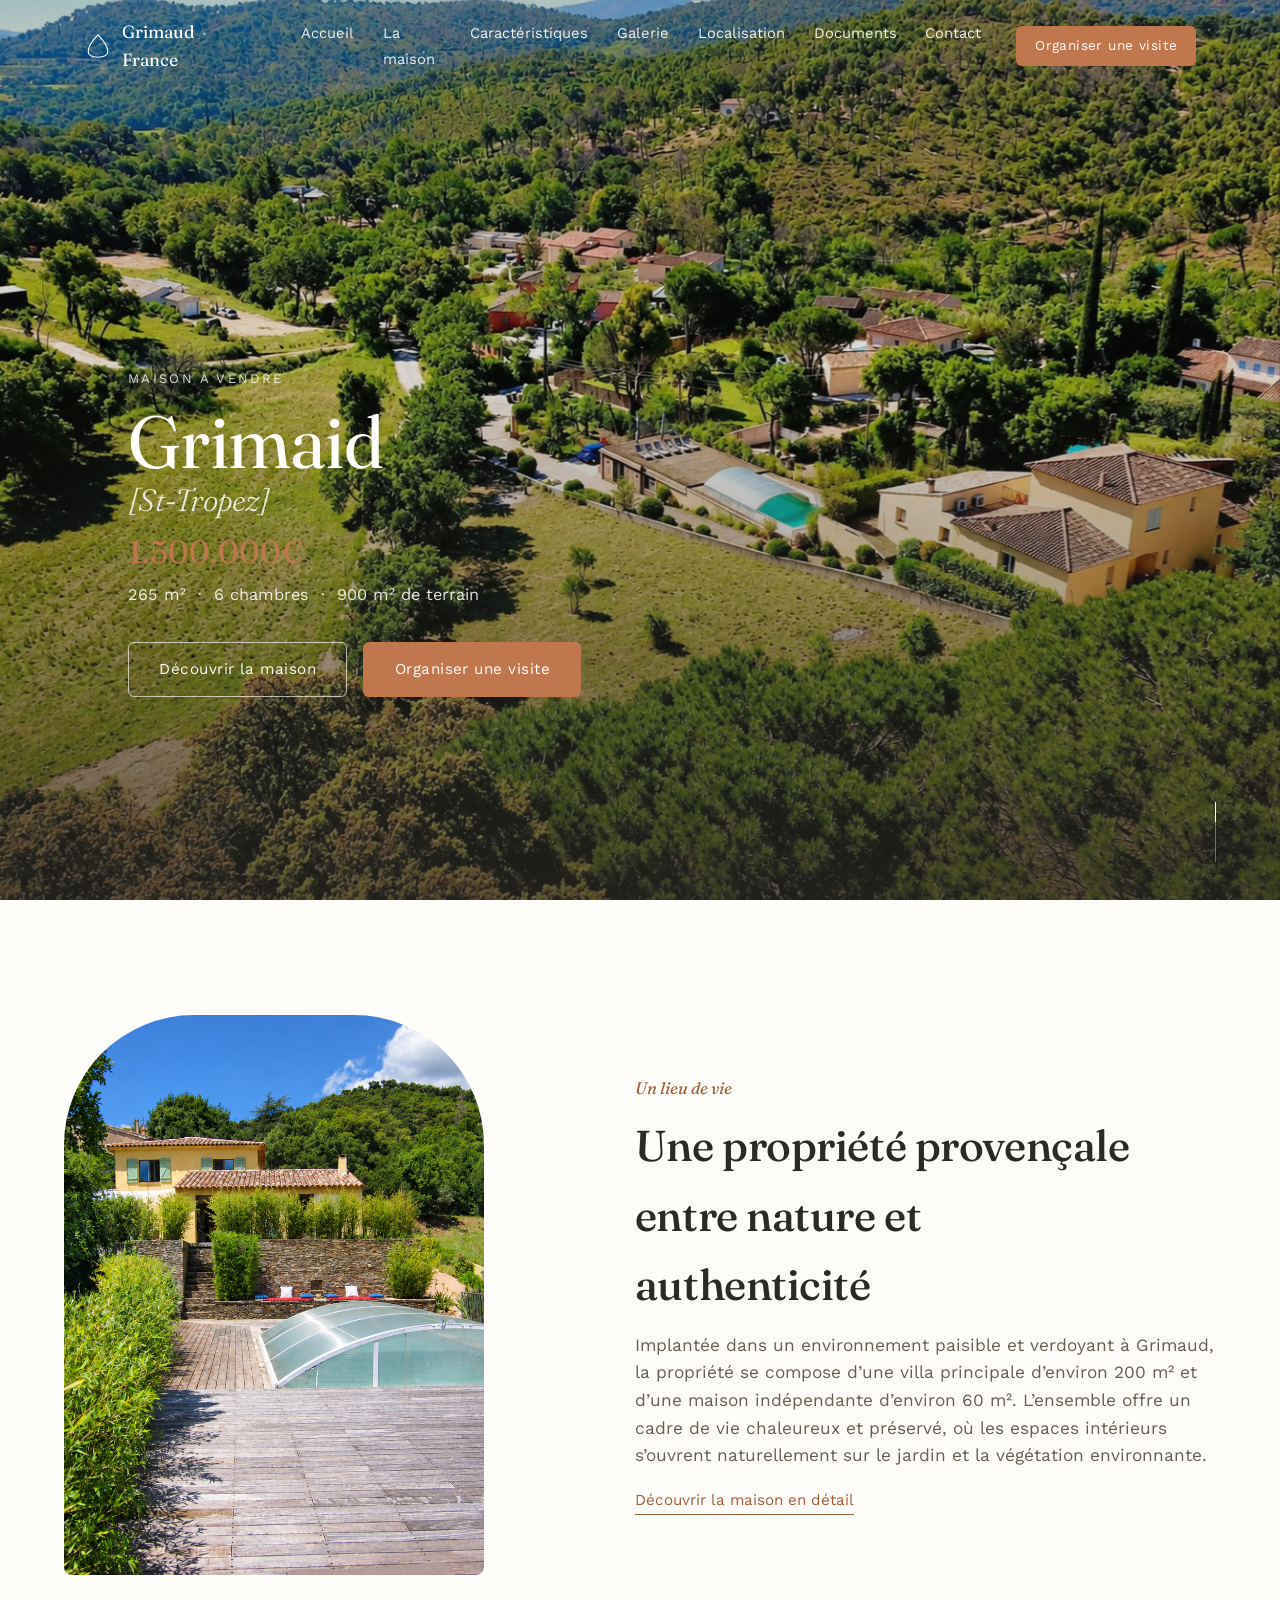
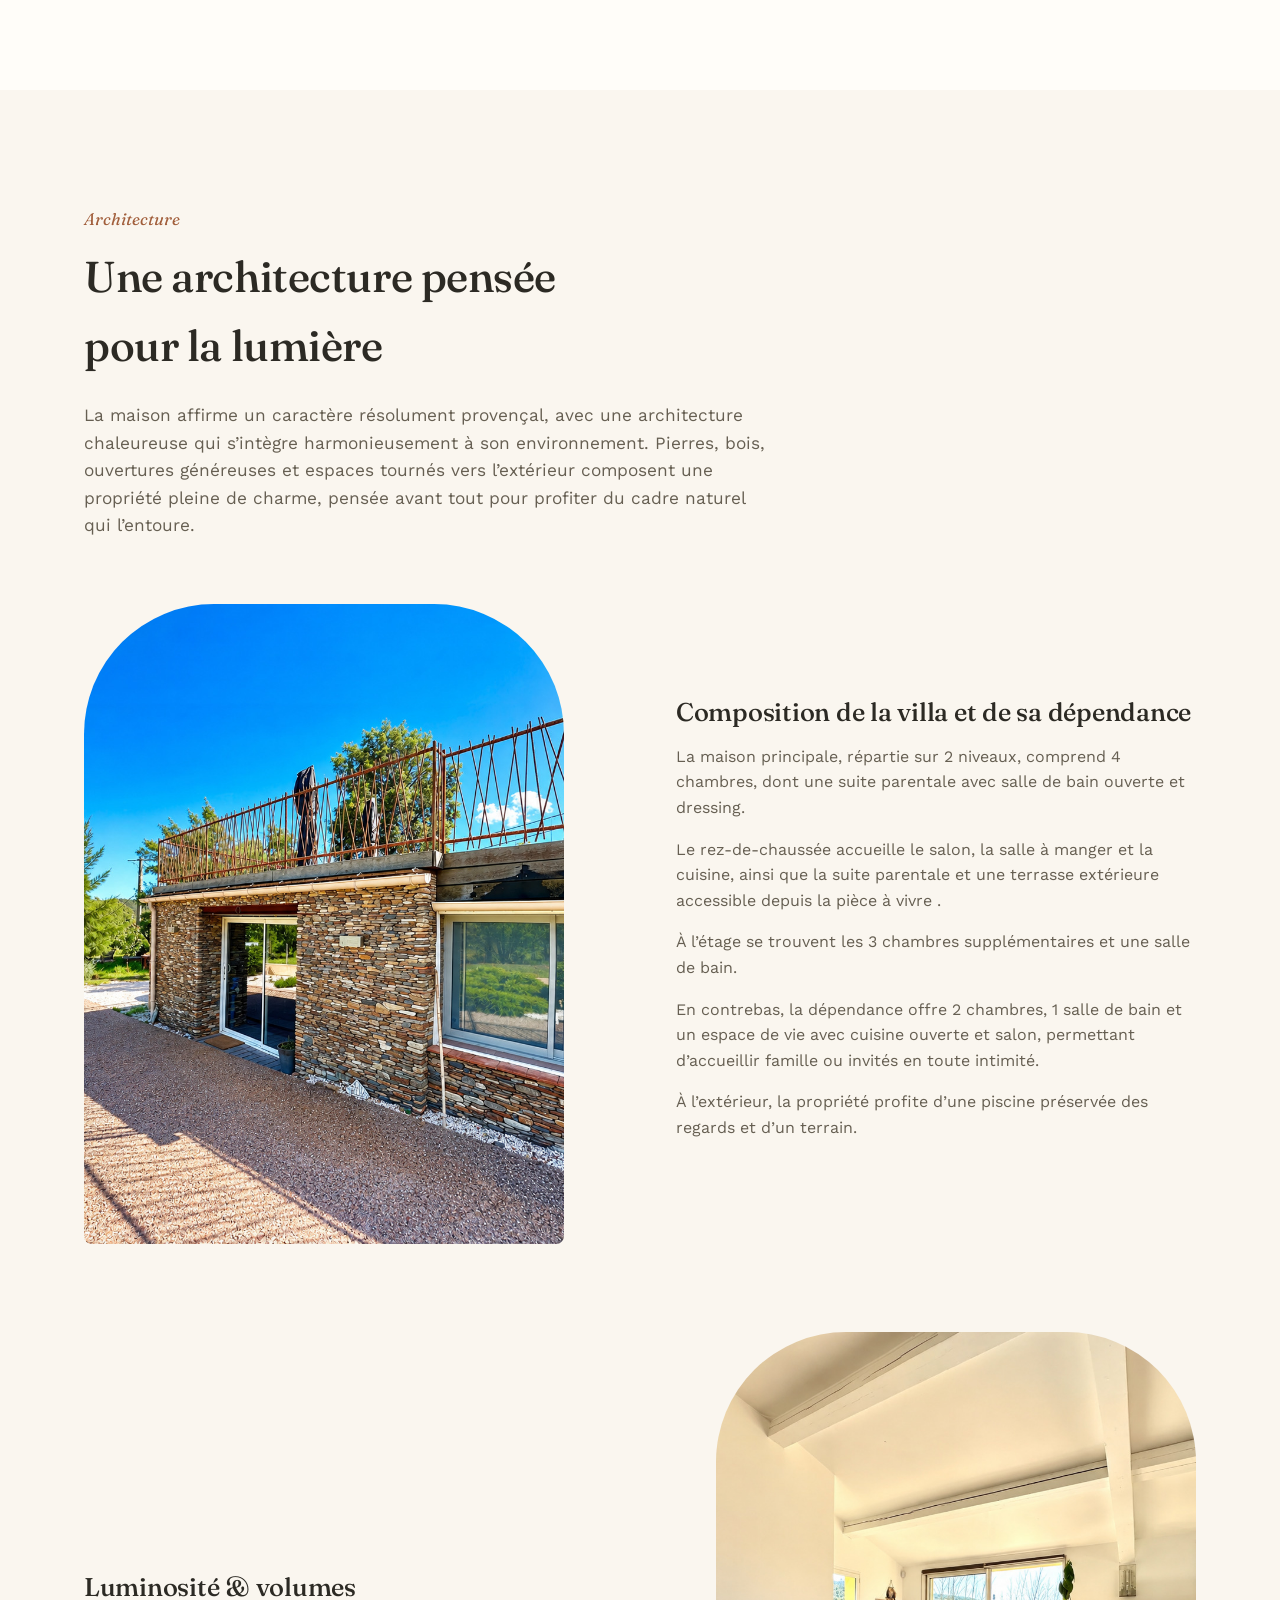
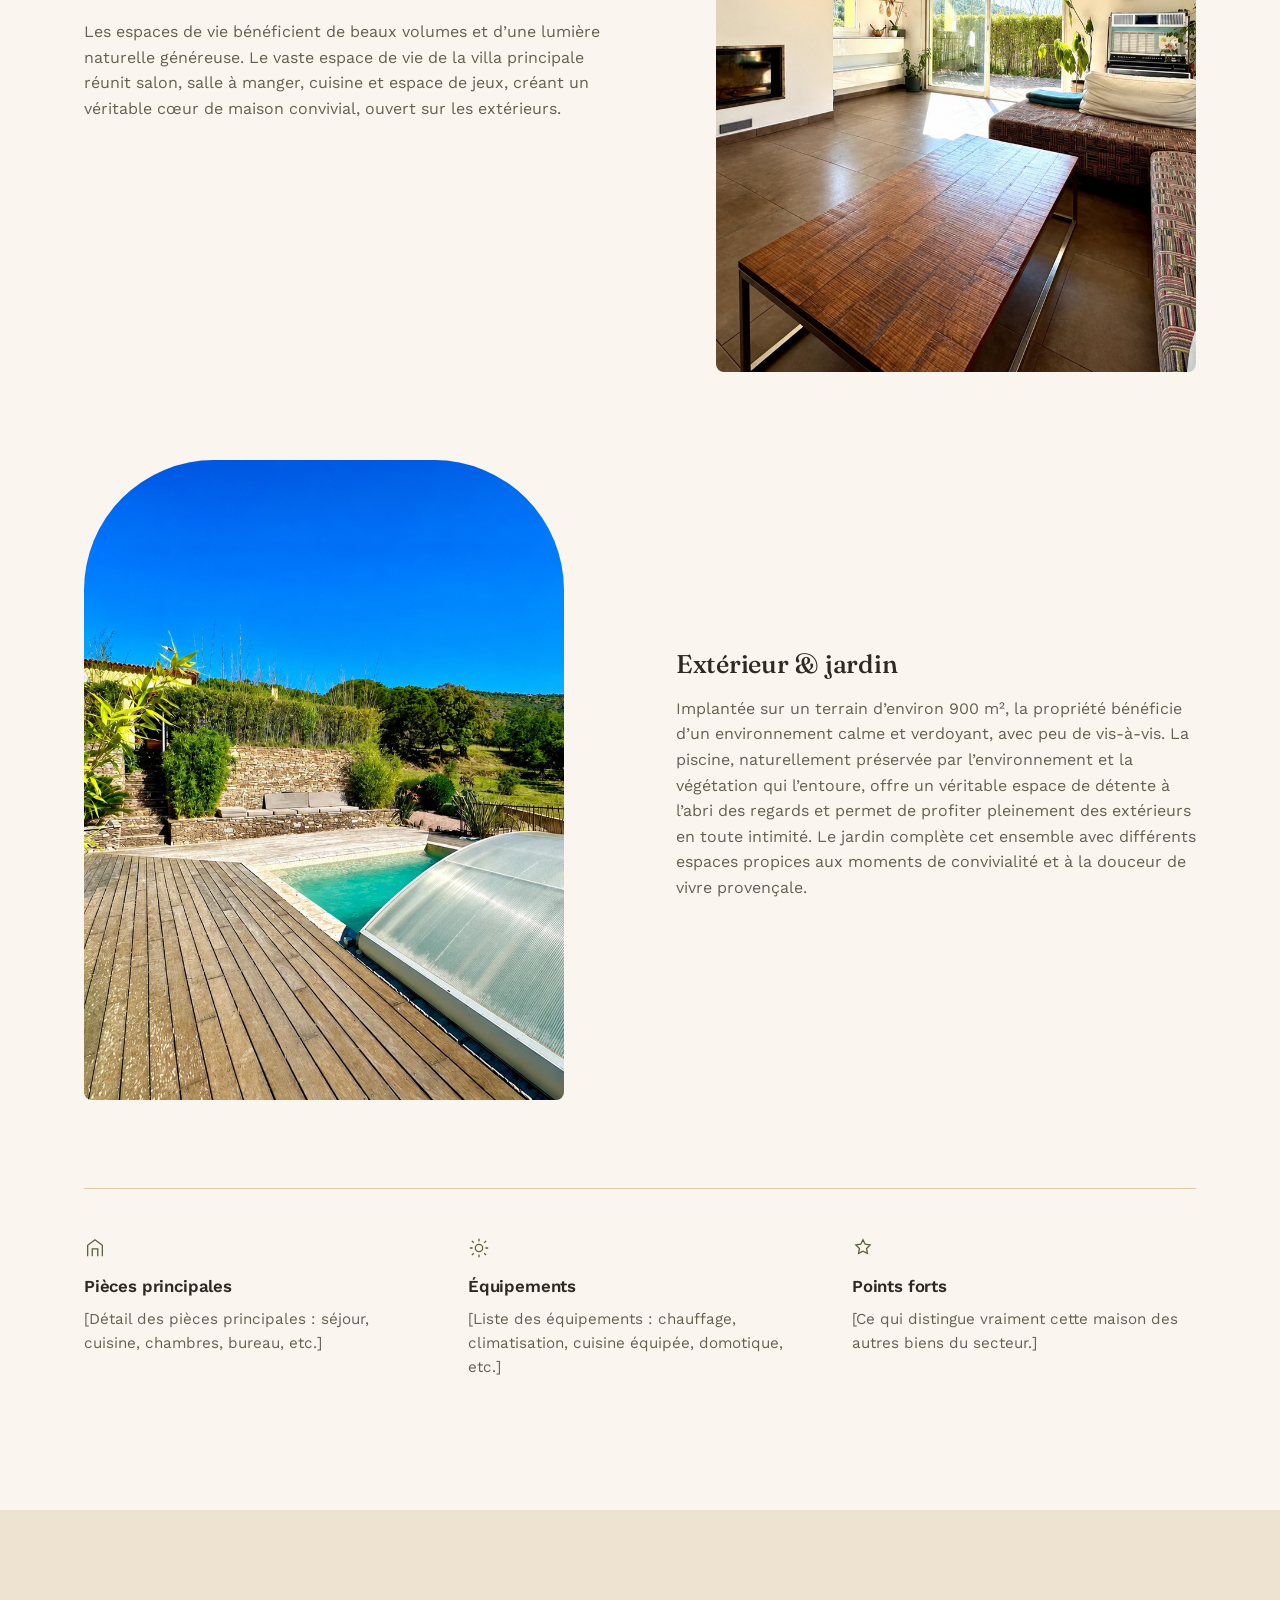
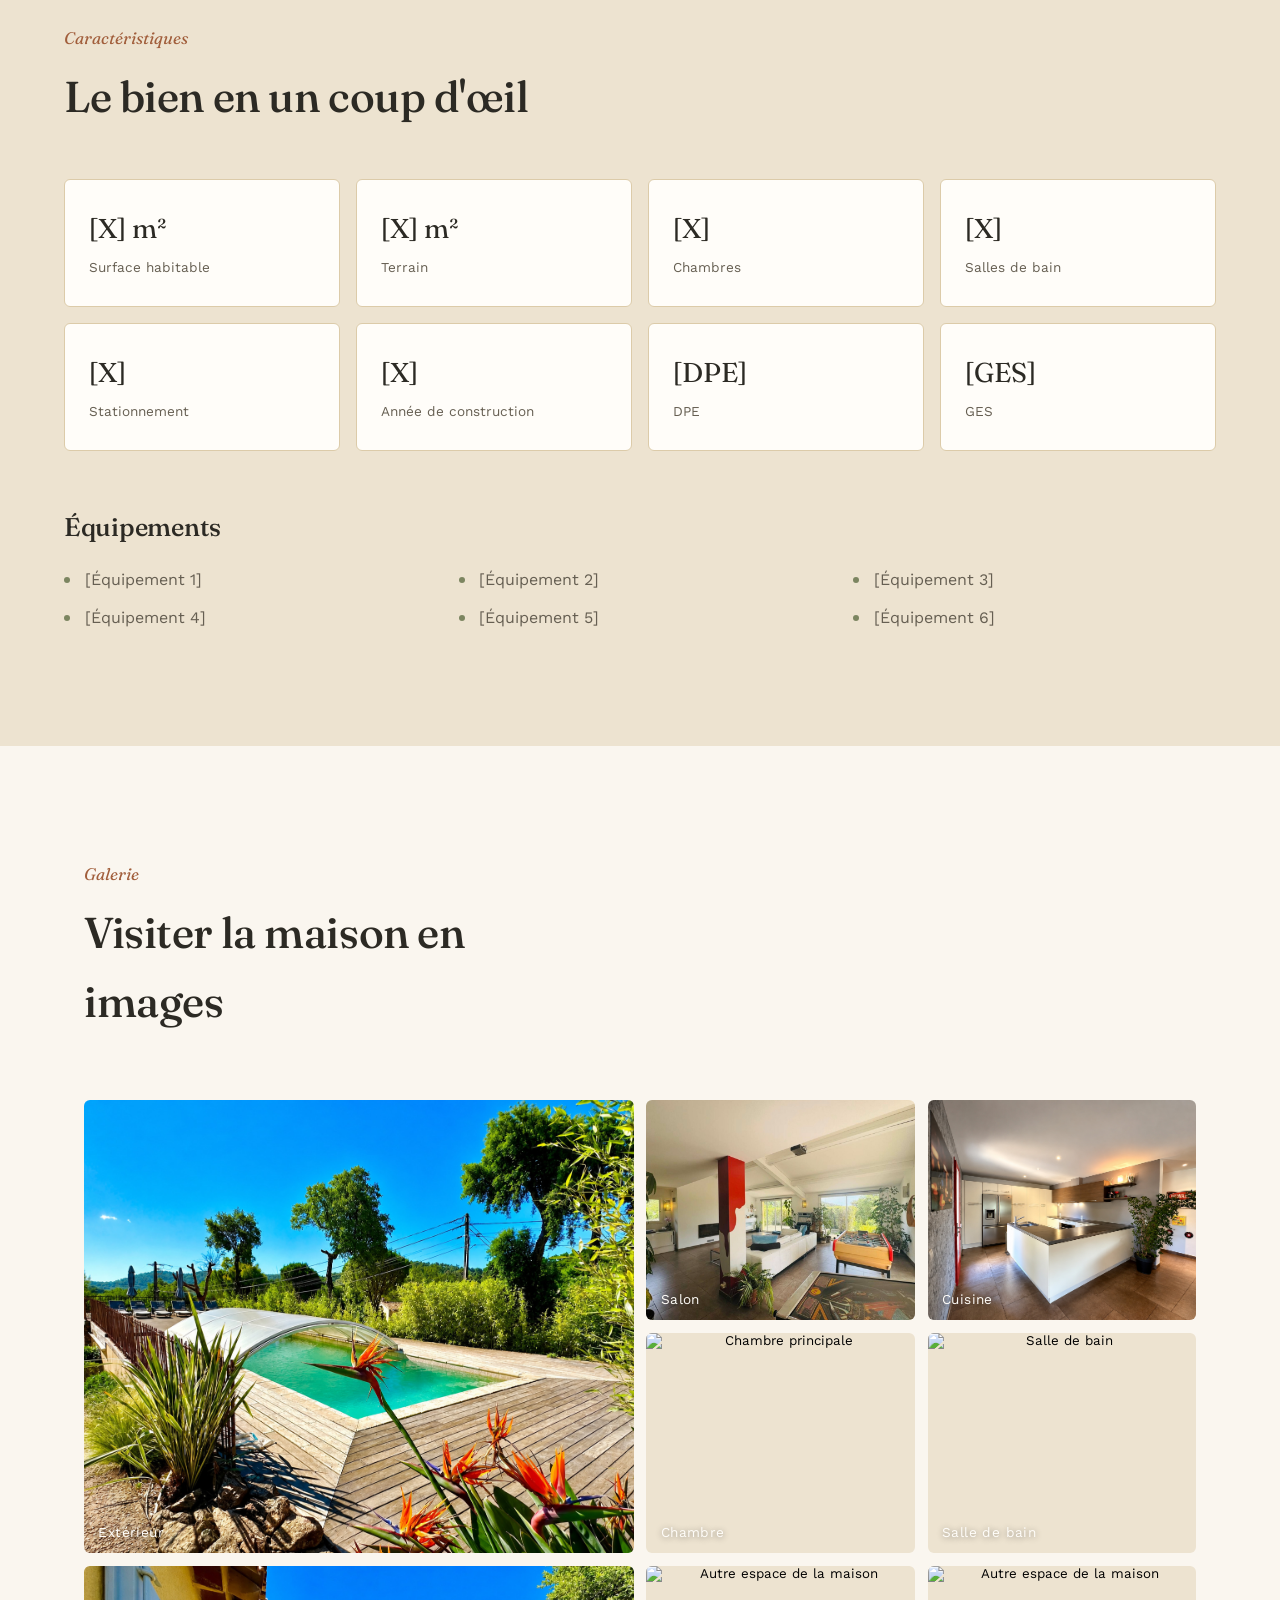
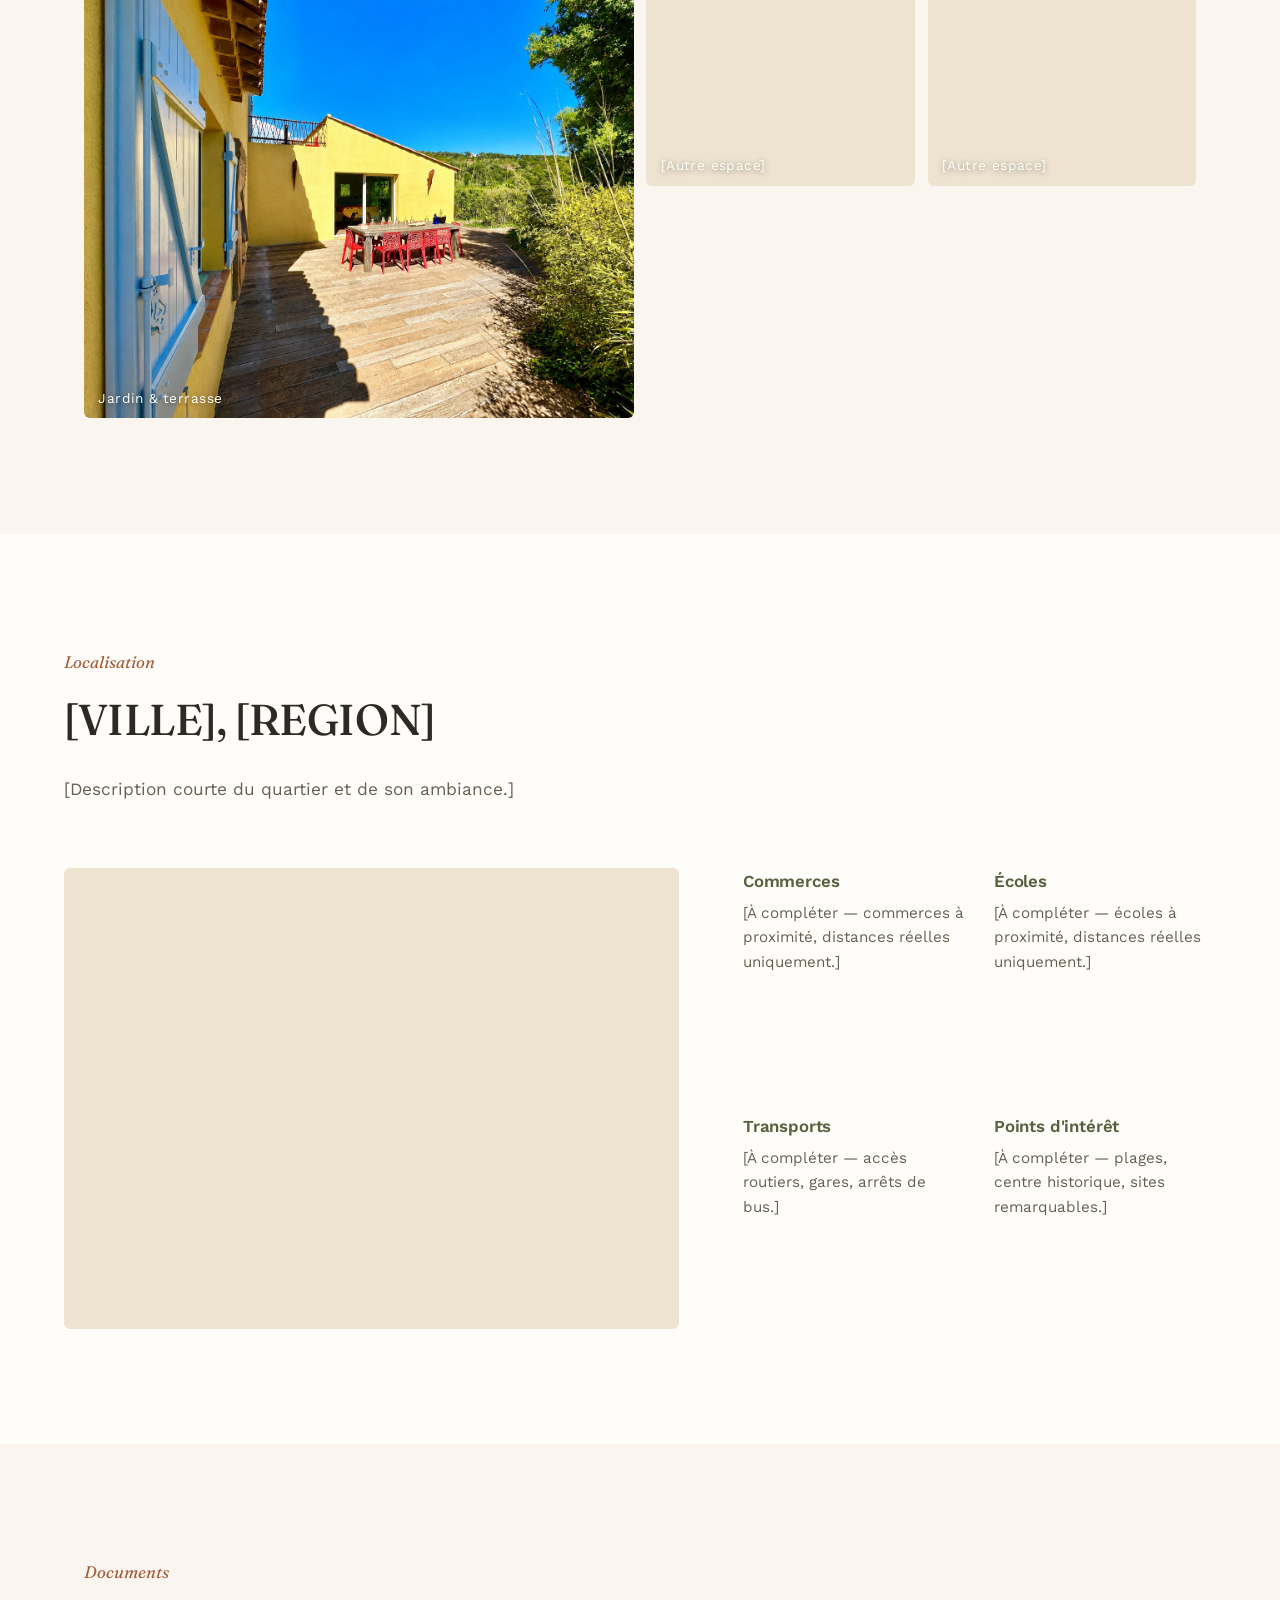
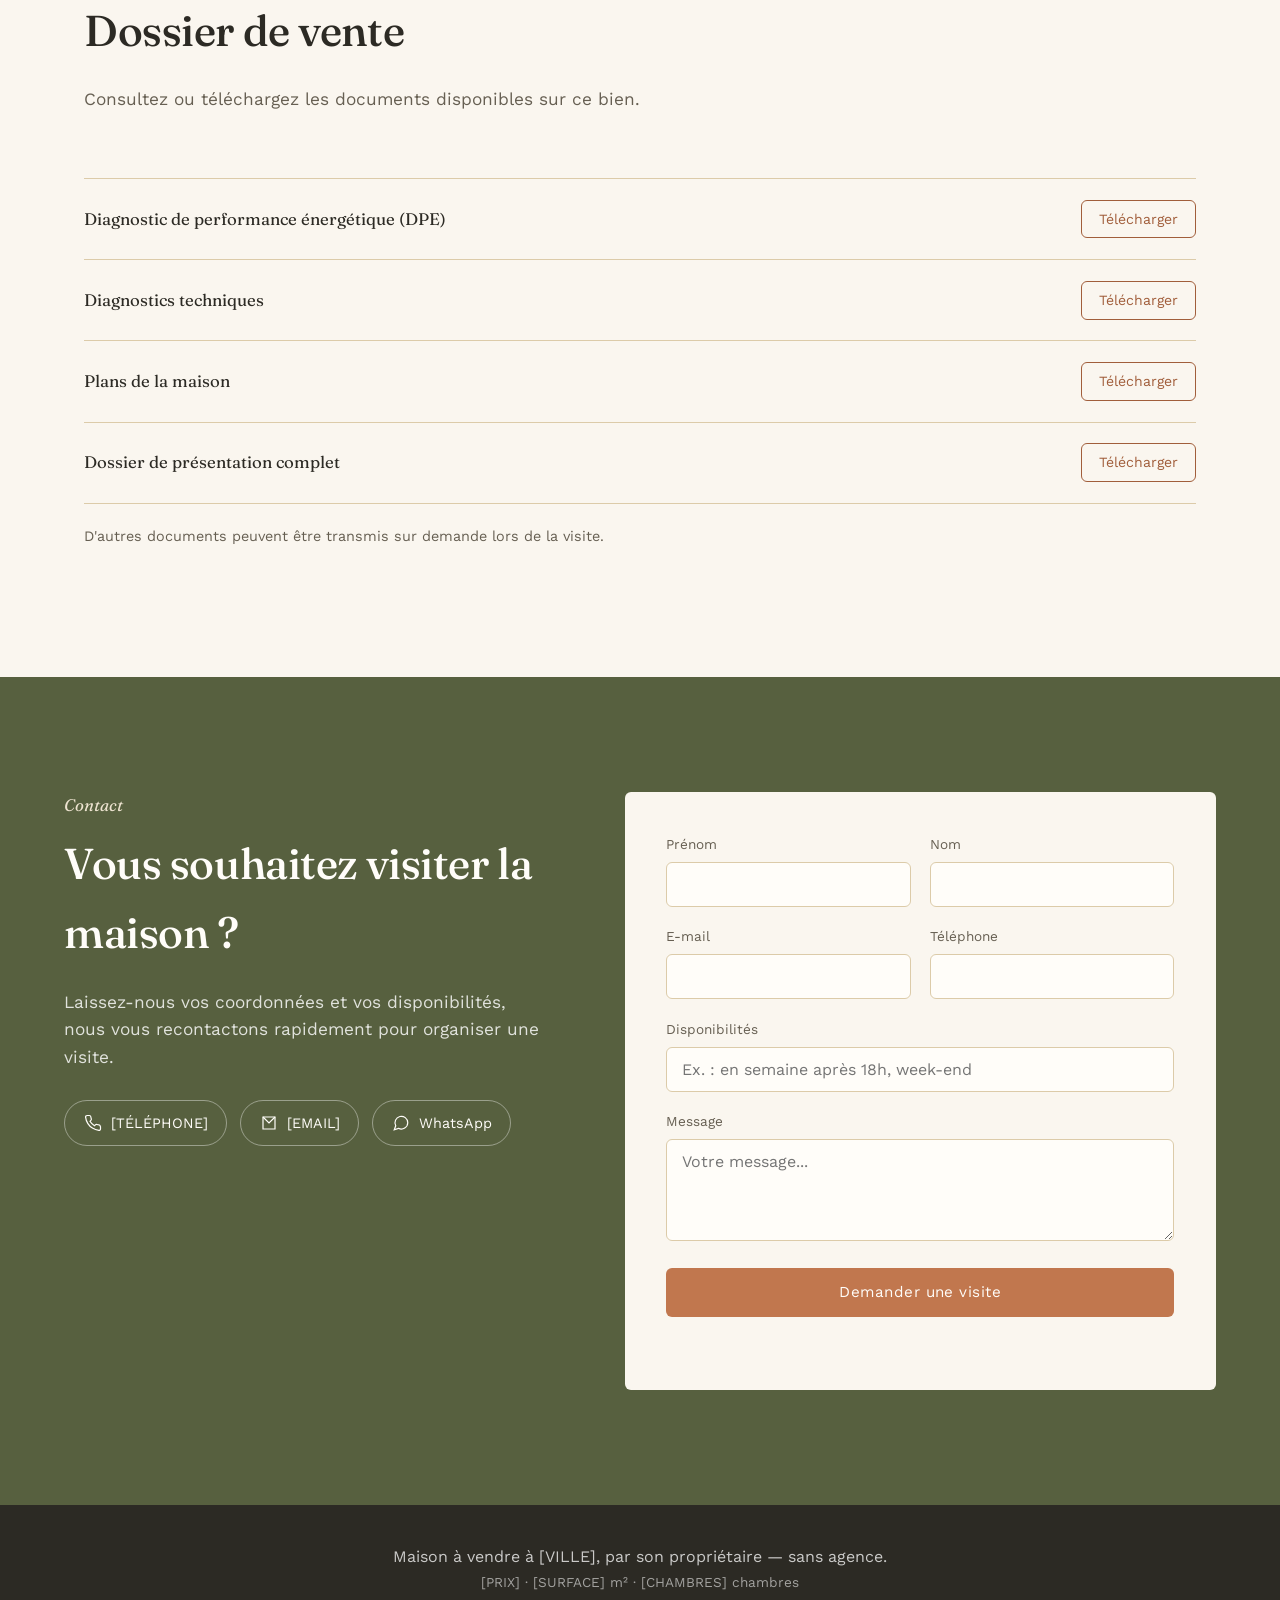
==== commit 101d5170: "Update index-backup.html" ====
--- a/index-backup.html
+++ b/index-backup.html
@@ -3,7 +3,7 @@
 <head>
 <meta charset="UTF-8">
 <meta name="viewport" content="width=device-width, initial-scale=1.0">
-<title>Villa provençale — Grimaud | Vente directe par le propriétaire</title>
+<title>Villa à vendre à Grimaud | Villa provençale avec piscine</title>
 <meta name="description" content="Villa provençale au cœur de la nature à vendre à Grimaud , 265 m² sur 900 m² de terrain, vendue directement par son propriétaire, sans agence. Visite sur demande.">
 <meta name="robots" content="index, follow">
 
--- a/style.css
+++ b/style.css
@@ -69,6 +69,21 @@
 }
 .skip-link:focus{ left: 1rem; top: 1rem; }
 
+/* Barre de progression de lecture, discrète, sous le header */
+.scroll-progress{
+  position: fixed;
+  top: 0; left: 0;
+  height: 2px;
+  width: 0%;
+  background: var(--terracotta);
+  z-index: 150;
+  transition: width .1s linear;
+}
+
+/* Ancrages : évite que le contenu passe sous le header fixe au clic
+   sur un lien de menu */
+section, #contenu{ scroll-margin-top: 84px; }
+
 :focus-visible{ outline: 2px solid var(--terracotta-d); outline-offset: 3px; }
 
 /* ==========================================================================
@@ -97,8 +112,22 @@
   color: var(--white);
 }
 .btn-ghost-light:hover{ background: rgba(255,255,255,0.14); }
+.btn-outline{
+  background: transparent;
+  border-color: var(--ink);
+  color: var(--ink);
+}
+.btn-outline:hover{ background: var(--ink); color: var(--white); }
 .btn-small{ padding: 0.6em 1.3em; font-size: 0.85rem; }
 .btn-full{ width: 100%; }
+.btn-icon-light{
+  padding: 0.7em;
+  border-radius: 50%;
+  background: transparent;
+  border: 1px solid rgba(255,255,255,0.65);
+  color: var(--white);
+}
+.btn-icon-light:hover{ background: rgba(255,255,255,0.14); }
 
 .text-link{
   display: inline-block;
@@ -399,16 +428,26 @@
   margin: 0 auto;
   display: grid;
   grid-template-columns: repeat(4, 1fr);
-  border-top: 1px solid var(--sand-deep);
-  border-left: 1px solid var(--sand-deep);
+  gap: 1rem;
 }
 .stat{
-  padding: 1.8rem 1.5rem;
-  border-right: 1px solid var(--sand-deep);
-  border-bottom: 1px solid var(--sand-deep);
+  padding: 1.7rem 1.5rem;
+  background: var(--white);
+  border-radius: var(--radius-soft);
+  border: 1px solid var(--sand-deep);
   display: flex;
   flex-direction: column;
-  gap: 0.3rem;
+  gap: 0.4rem;
+  transition: transform .3s var(--ease), box-shadow .3s var(--ease);
+}
+.stat:hover{
+  transform: translateY(-3px);
+  box-shadow: 0 10px 24px rgba(44,42,36,0.07);
+}
+.stat-icon{
+  display: inline-flex;
+  color: var(--olive-deep);
+  margin-bottom: 0.2rem;
 }
 .stat-value{
   font-family: var(--font-display);
@@ -448,6 +487,36 @@
    GALERIE
    ========================================================================== */
 .galerie{ max-width: var(--max-width); margin: 0 auto; }
+
+.gallery-tabs{
+  display: flex;
+  justify-content: center;
+  gap: 2.2rem;
+  margin-bottom: 2.4rem;
+  border-bottom: 1px solid var(--sand-deep);
+}
+.gallery-tab{
+  background: none;
+  border: none;
+  padding: 0 0 1rem;
+  font-family: var(--font-display);
+  font-size: 1.05rem;
+  color: var(--ink-soft);
+  position: relative;
+  transition: color .25s var(--ease);
+}
+.gallery-tab::after{
+  content: '';
+  position: absolute; left: 0; right: 100%; bottom: -1px;
+  height: 2px; background: var(--terracotta-d);
+  transition: right .3s var(--ease);
+}
+.gallery-tab.is-active{ color: var(--ink); }
+.gallery-tab.is-active::after{ right: 0; }
+.gallery-tab:hover{ color: var(--ink); }
+
+.gallery-album[hidden]{ display: none; }
+
 .gallery-grid{
   display: grid;
   grid-template-columns: repeat(4, 1fr);
@@ -477,6 +546,24 @@
   letter-spacing: 0.03em;
   text-shadow: 0 1px 6px rgba(0,0,0,0.45);
 }
+/* Photos supplémentaires : masquées tant qu'on n'a pas cliqué sur
+   "Voir plus de photos". Ajoutez la classe gallery-item--extra à
+   chaque nouveau bloc que vous voulez cacher au départ. */
+.gallery-item--extra{
+  display: none;
+}
+.gallery-grid.is-expanded .gallery-item--extra{
+  display: block;
+  animation: gallery-fade-in .5s var(--ease);
+}
+@keyframes gallery-fade-in{
+  from{ opacity: 0; transform: translateY(8px); }
+  to{ opacity: 1; transform: translateY(0); }
+}
+.gallery-more{
+  text-align: center;
+  margin-top: 2.2rem;
+}
 @media (max-width: 900px){
   .gallery-grid{ grid-template-columns: repeat(2, 1fr); grid-auto-rows: 180px; }
   .gallery-item.large{ grid-column: span 2; grid-row: span 1; }
@@ -509,6 +596,141 @@
 .lightbox-close{ top: 1.2rem; right: 1.5rem; }
 .lightbox-prev{ left: 1rem; top: 50%; transform: translateY(-50%); }
 .lightbox-next{ right: 1rem; top: 50%; transform: translateY(-50%); }
+.lightbox-counter{
+  position: absolute;
+  bottom: 1.3rem; left: 50%;
+  transform: translateX(-50%);
+  color: rgba(255,255,255,0.85);
+  font-size: 0.85rem;
+  letter-spacing: 0.04em;
+}
+
+/* ==========================================================================
+   RACCOURCIS FLOTTANTS (remonter en haut / WhatsApp)
+   ========================================================================== */
+.back-to-top{
+  position: fixed;
+  right: 1.5rem; bottom: 1.5rem;
+  z-index: 90;
+  width: 46px; height: 46px;
+  border-radius: 50%;
+  background: var(--ink);
+  color: var(--white);
+  border: none;
+  display: flex; align-items: center; justify-content: center;
+  opacity: 0;
+  visibility: hidden;
+  transform: translateY(10px);
+  transition: opacity .3s var(--ease), transform .3s var(--ease), visibility .3s;
+  box-shadow: 0 6px 18px rgba(44,42,36,0.22);
+}
+.back-to-top.is-visible{
+  opacity: 1;
+  visibility: visible;
+  transform: translateY(0);
+}
+.back-to-top:hover{ background: var(--terracotta-d); }
+
+.floating-whatsapp{
+  position: fixed;
+  right: 1.5rem; bottom: 5.3rem;
+  z-index: 90;
+  width: 50px; height: 50px;
+  border-radius: 50%;
+  background: #25D366;
+  color: var(--white);
+  display: flex; align-items: center; justify-content: center;
+  box-shadow: 0 6px 18px rgba(37,211,102,0.35);
+  transition: transform .25s var(--ease);
+}
+.floating-whatsapp:hover{ transform: scale(1.07); }
+
+@media (max-width: 640px){
+  .back-to-top{ bottom: 5.4rem; }
+  .floating-whatsapp{ bottom: 9.2rem; }
+}
+
+/* ==========================================================================
+   BARRE DE CONTACT FIXE (mobile uniquement)
+   ========================================================================== */
+.mobile-cta-bar{
+  display: none;
+  position: fixed;
+  left: 0; right: 0; bottom: 0;
+  z-index: 95;
+  background: var(--white);
+  border-top: 1px solid var(--sand-deep);
+  padding: 0.7rem 0.9rem;
+  gap: 0.7rem;
+  box-shadow: 0 -4px 16px rgba(44,42,36,0.08);
+  transform: translateY(100%);
+  transition: transform .35s var(--ease);
+}
+.mobile-cta-bar.is-visible{ transform: translateY(0); }
+.mobile-cta-btn{
+  flex: 1;
+  display: flex; align-items: center; justify-content: center;
+  gap: 0.45rem;
+  padding: 0.75em 0.6em;
+  border-radius: var(--radius-soft);
+  border: 1px solid var(--sand-deep);
+  color: var(--ink);
+  font-size: 0.88rem;
+  white-space: nowrap;
+}
+.mobile-cta-btn--primary{
+  background: var(--terracotta);
+  border-color: var(--terracotta);
+  color: var(--white);
+}
+@media (max-width: 640px){
+  .mobile-cta-bar{ display: flex; }
+  body{ padding-bottom: 4.6rem; } /* évite que la barre cache le footer */
+}
+
+/* ==========================================================================
+   APPARITIONS DISCRÈTES AU DÉFILEMENT
+   La classe .js-anim est ajoutée par script.js : sans JavaScript,
+   tout reste visible normalement (aucune dépendance bloquante).
+   ========================================================================== */
+.js-anim .feature-row,
+.js-anim .presentation-image,
+.js-anim .presentation-text,
+.js-anim .highlight,
+.js-anim .stat,
+.js-anim .map-frame,
+.js-anim .localisation-infos,
+.js-anim .contact-form{
+  opacity: 0;
+  transform: translateY(22px);
+  transition: opacity .8s var(--ease), transform .8s var(--ease);
+}
+.js-anim .feature-row.is-visible,
+.js-anim .presentation-image.is-visible,
+.js-anim .presentation-text.is-visible,
+.js-anim .highlight.is-visible,
+.js-anim .stat.is-visible,
+.js-anim .map-frame.is-visible,
+.js-anim .localisation-infos.is-visible,
+.js-anim .contact-form.is-visible{
+  opacity: 1;
+  transform: none;
+}
+@media (prefers-reduced-motion: reduce){
+  .js-anim .feature-row, .js-anim .presentation-image, .js-anim .presentation-text,
+  .js-anim .highlight, .js-anim .stat, .js-anim .map-frame,
+  .js-anim .localisation-infos, .js-anim .contact-form{
+    opacity: 1; transform: none;
+  }
+}
+
+/* Champ piège à robots (anti-spam), invisible pour les visiteurs humains */
+.form-honeypot{
+  position: absolute !important;
+  left: -9999px !important;
+  width: 1px; height: 1px;
+  opacity: 0;
+}
 
 /* ==========================================================================
    LOCALISATION
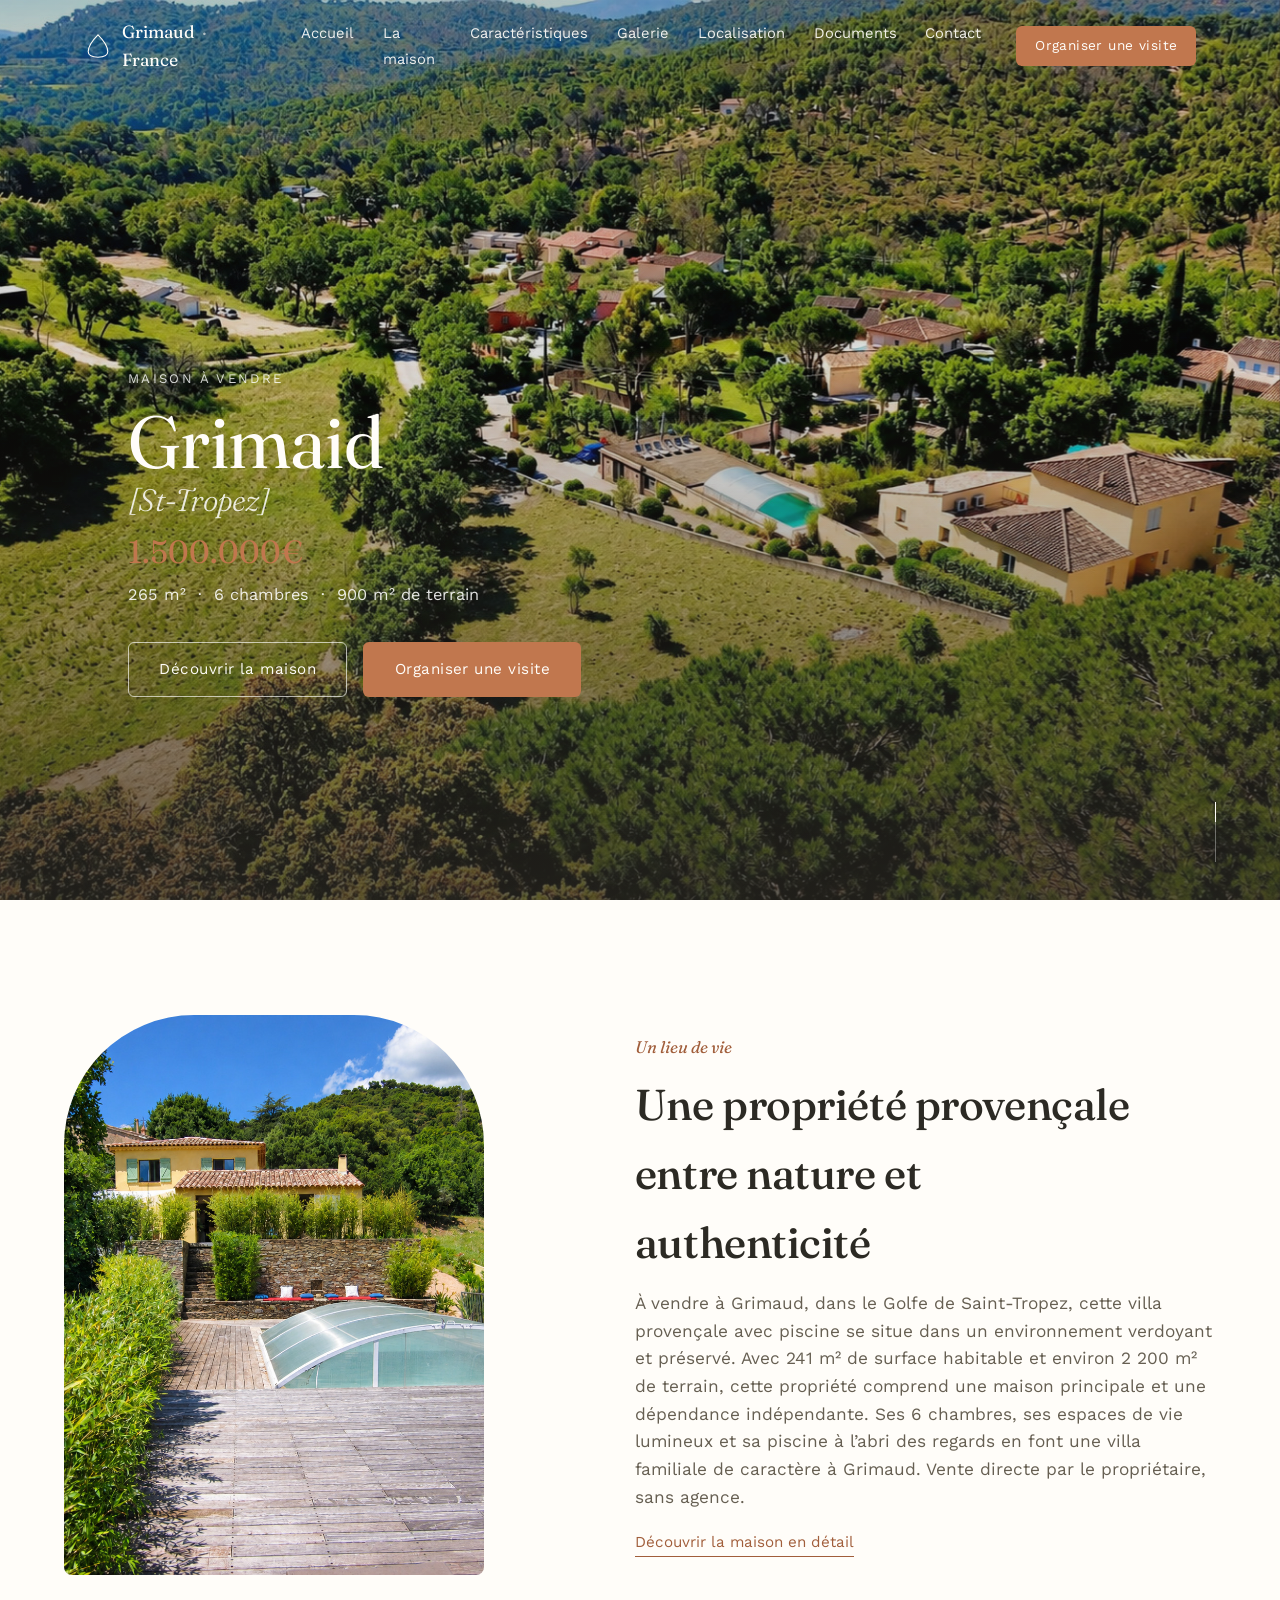
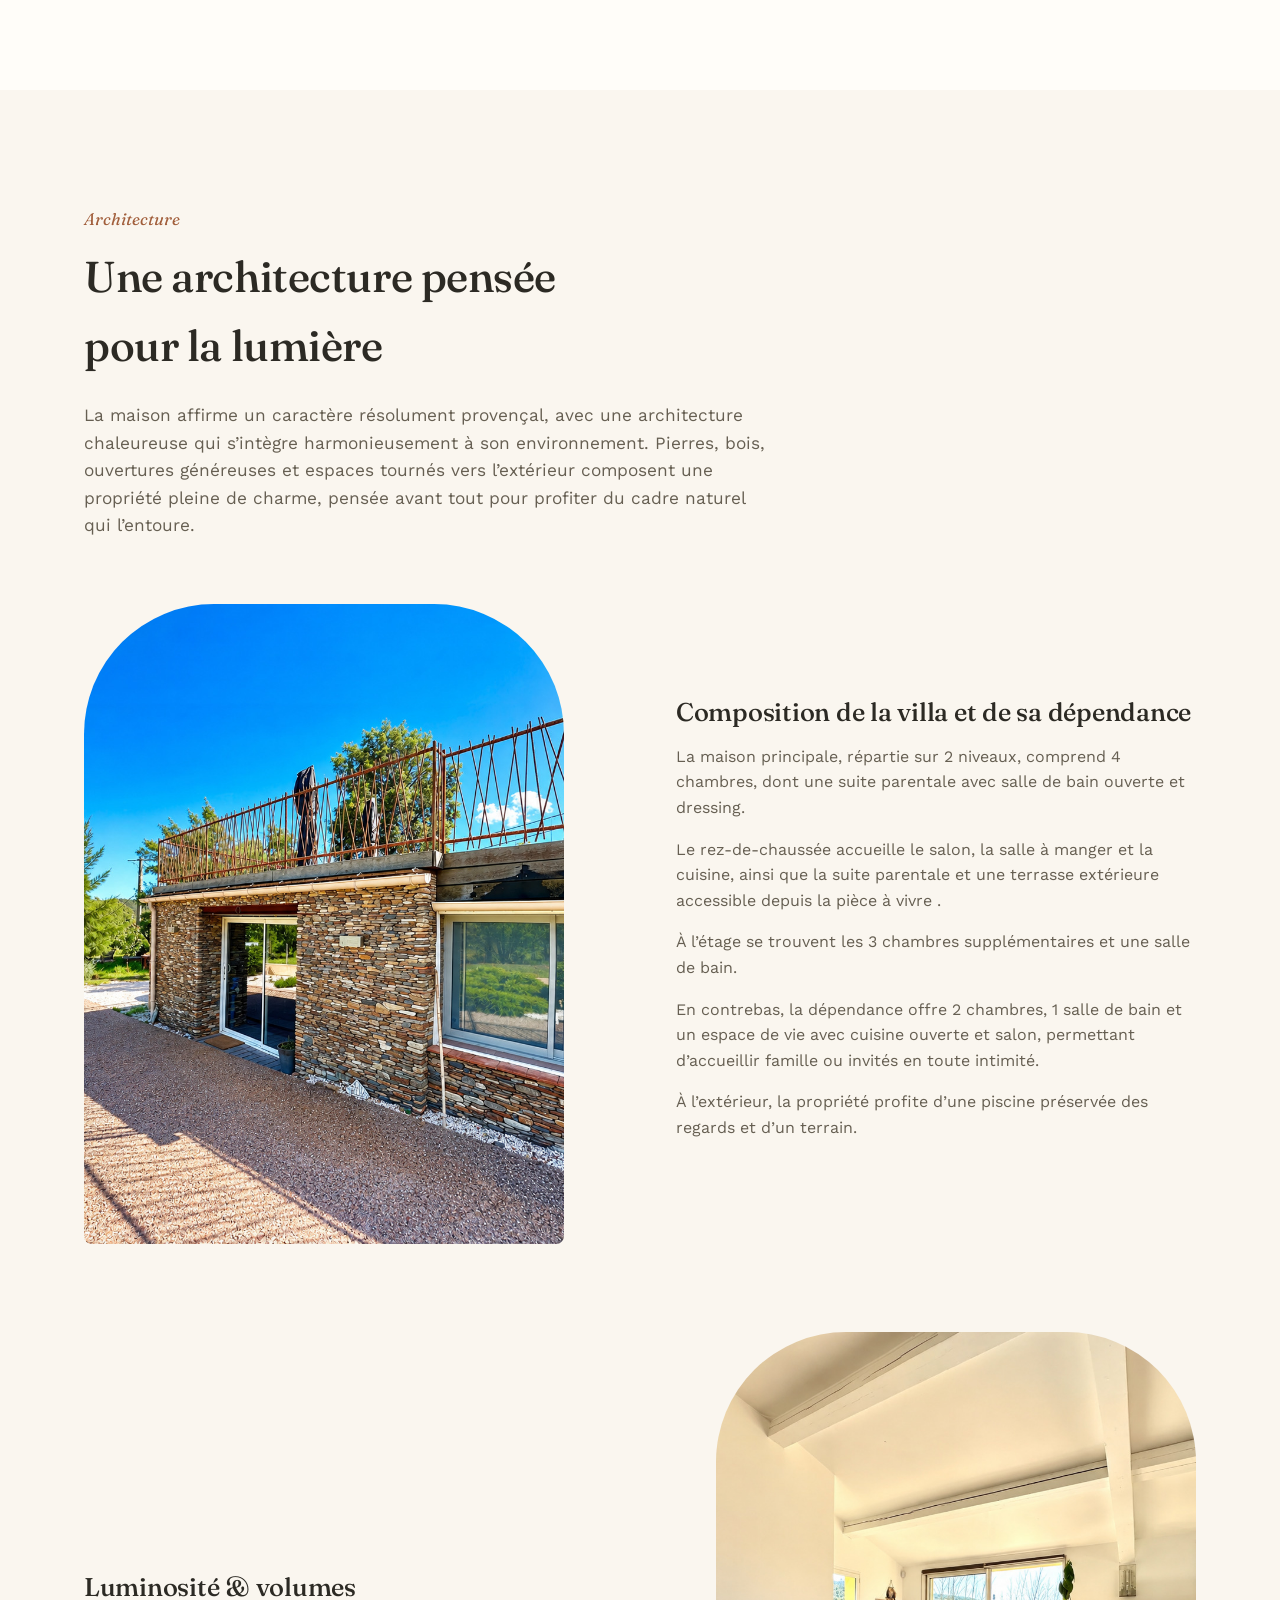
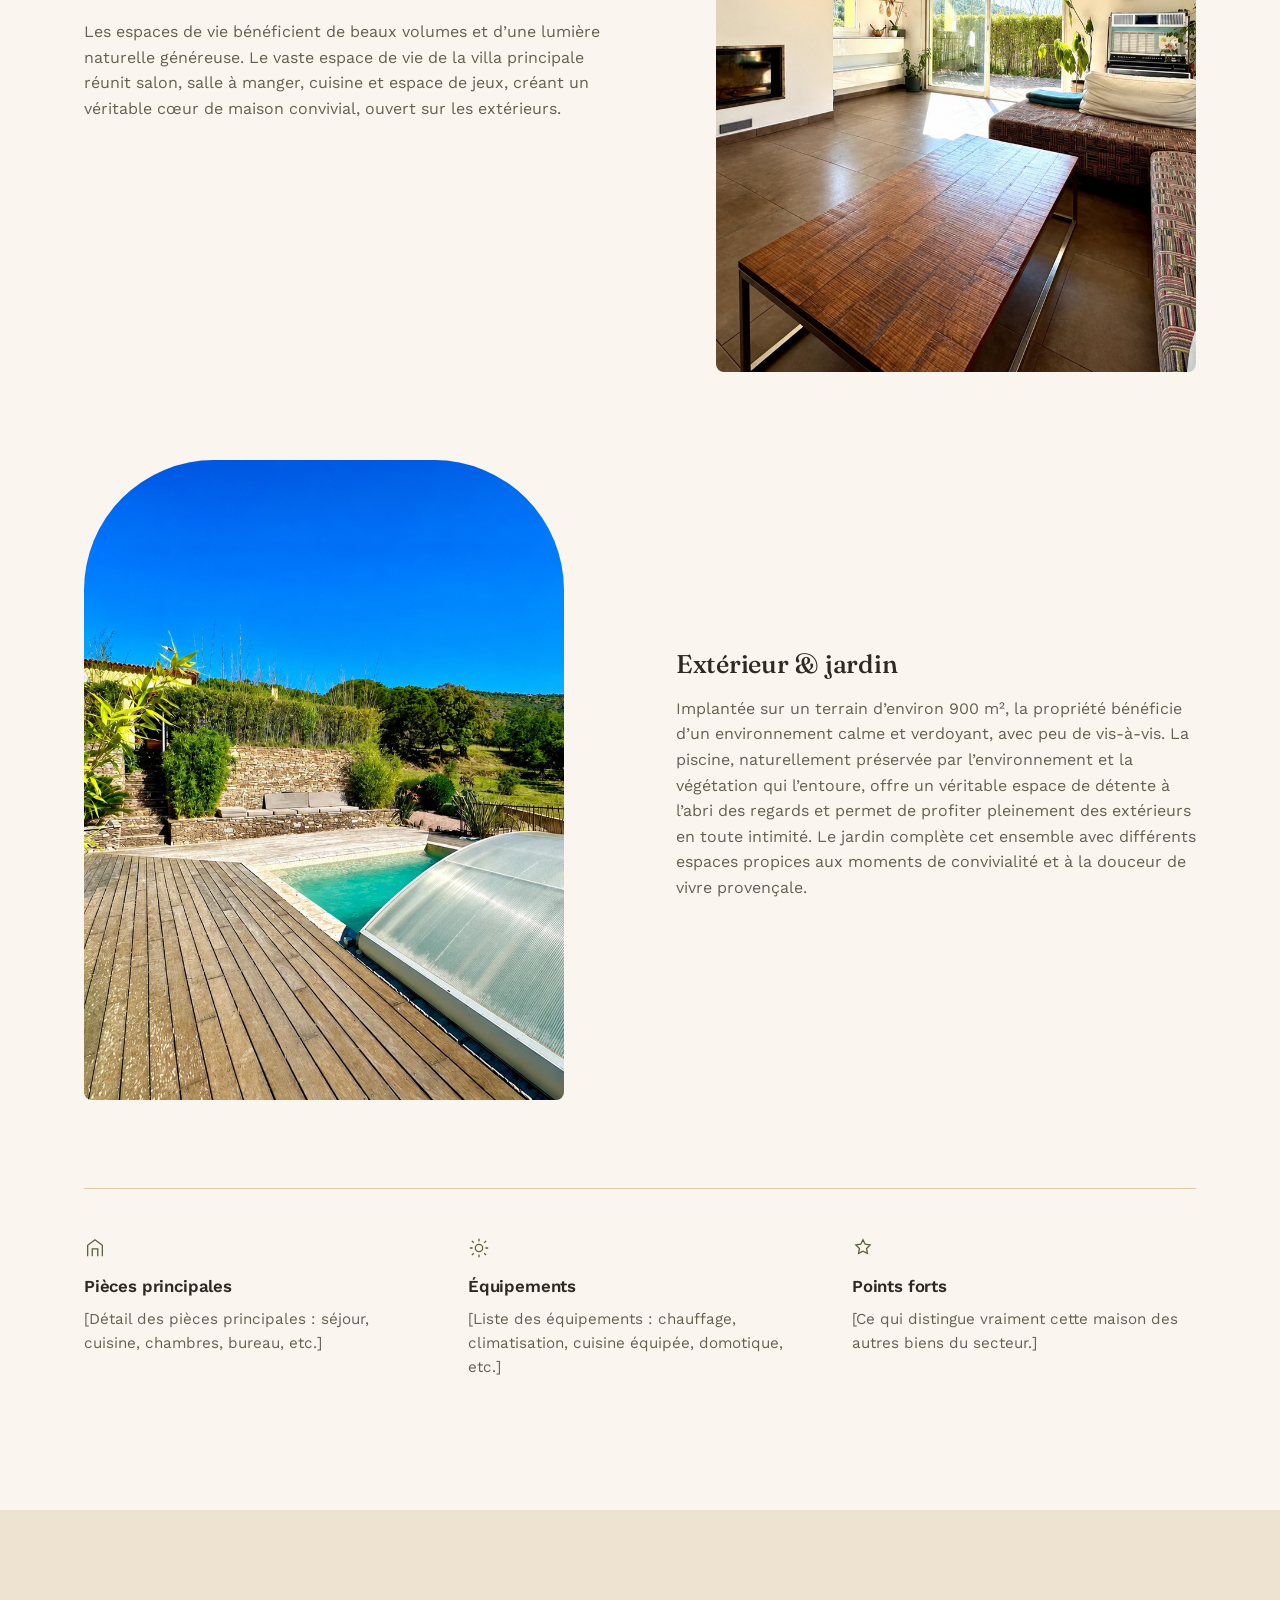
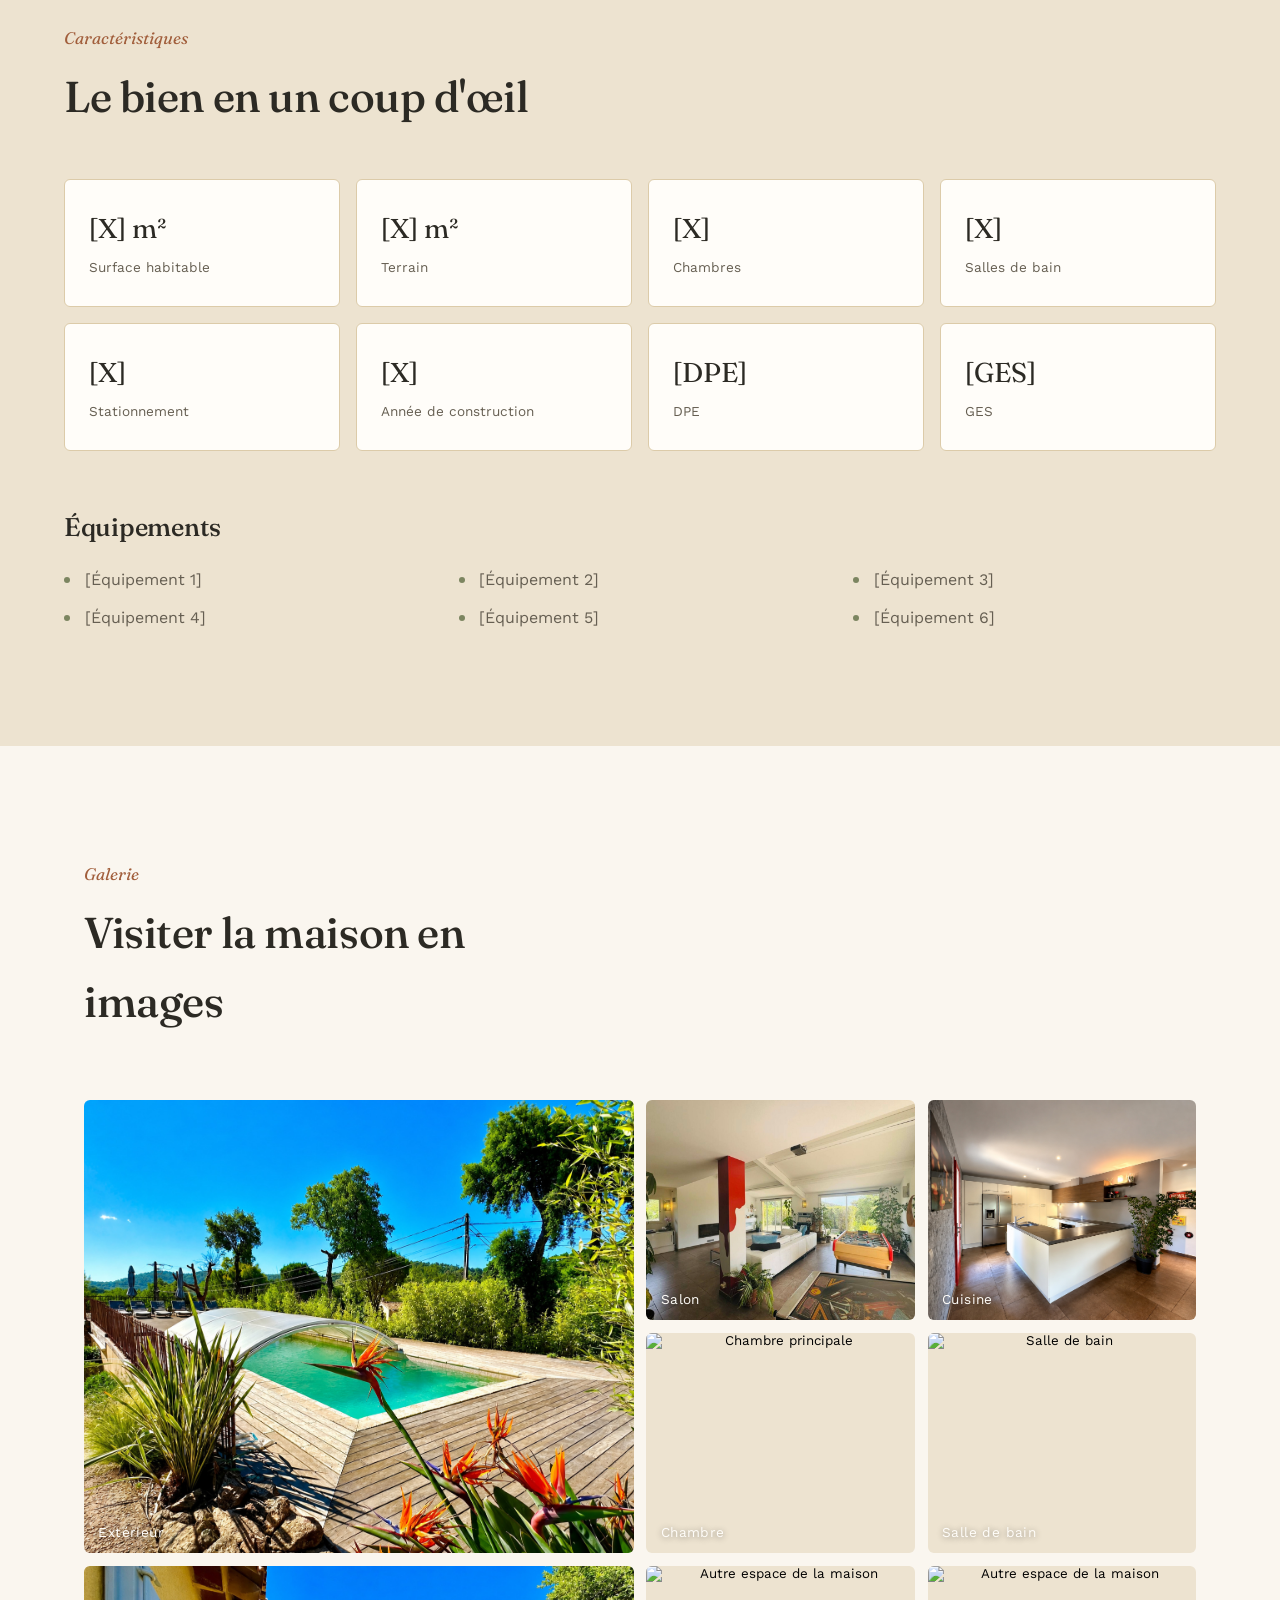
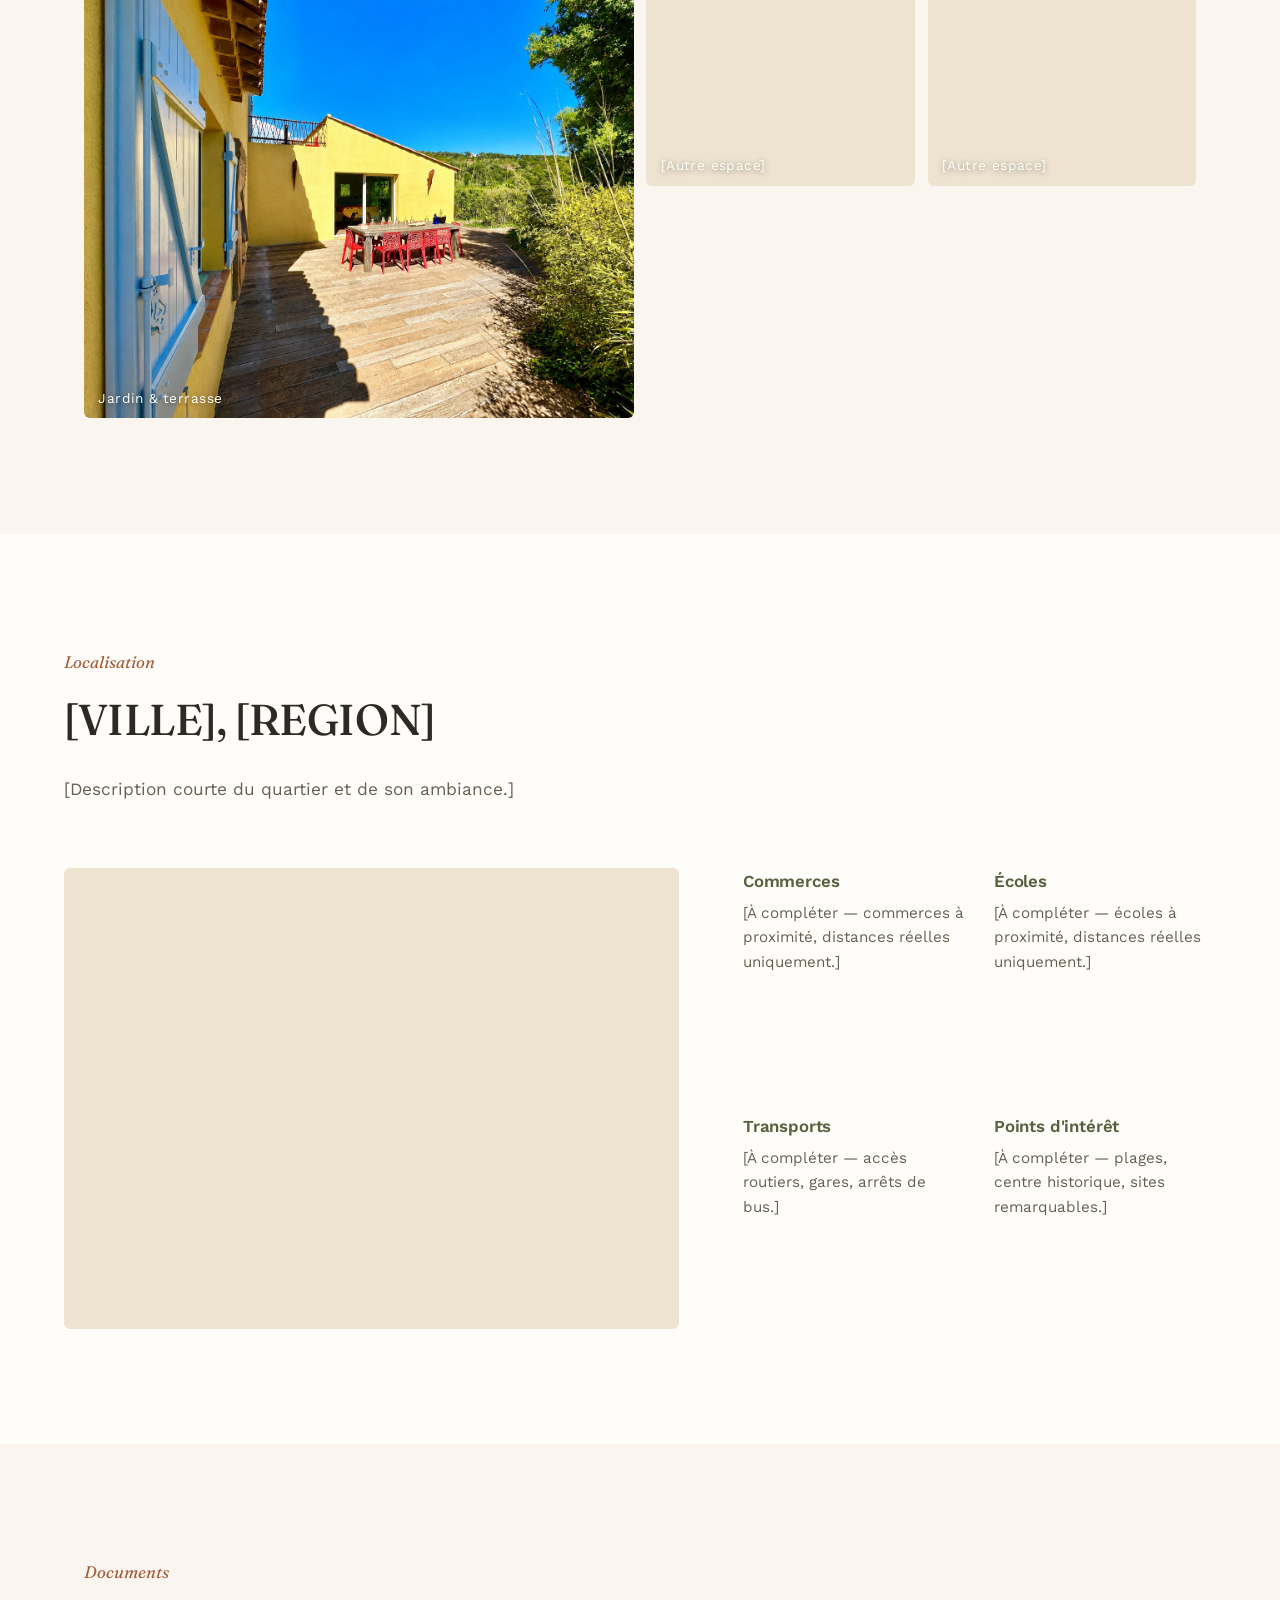
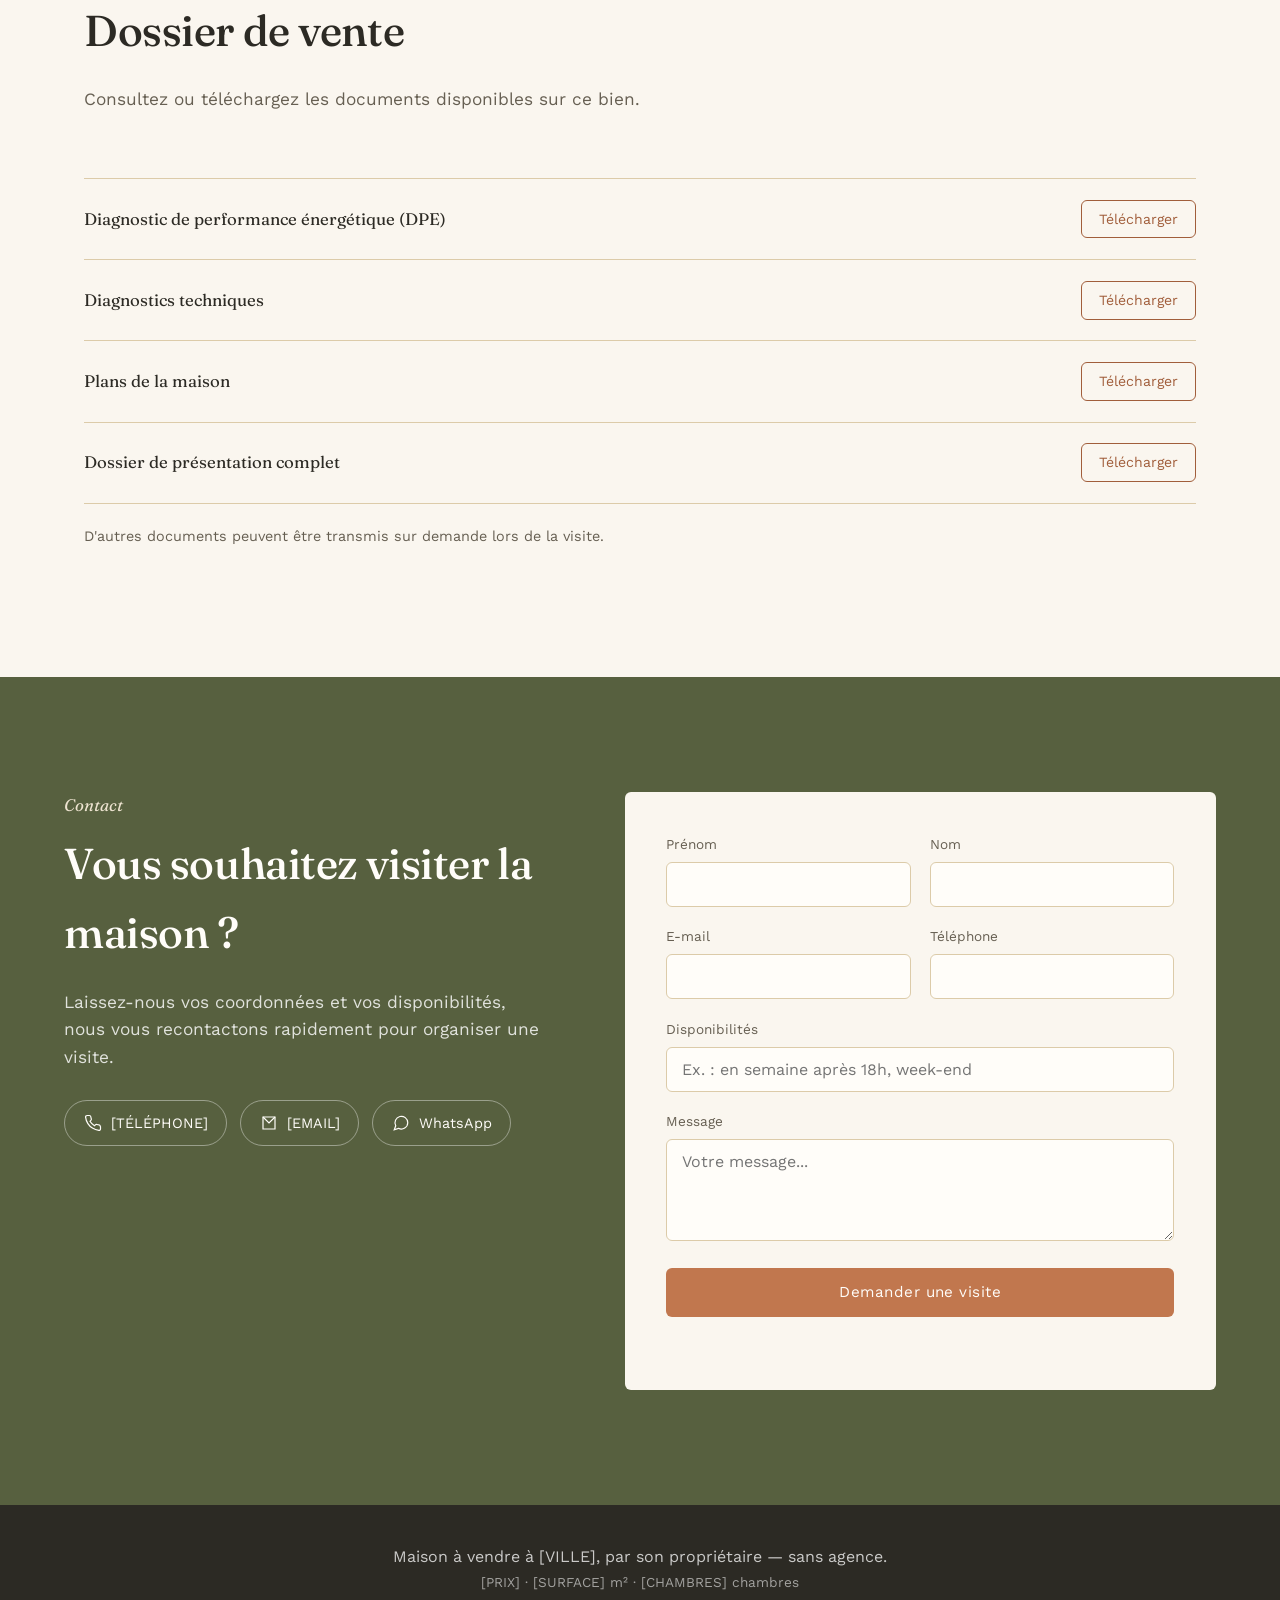
==== commit 24835304: "Update property description in index-backup.html" ====
--- a/index-backup.html
+++ b/index-backup.html
@@ -106,7 +106,7 @@
       <div class="presentation-text">
         <p class="section-label">Un lieu de vie</p>
         <h2>Une propriété provençale entre nature et authenticité</h2>
-        <p class="lead">Implantée dans un environnement paisible et verdoyant à Grimaud, la propriété se compose d’une villa principale d’environ 200 m² et d’une maison indépendante d’environ 60 m². L’ensemble offre un cadre de vie chaleureux et préservé, où les espaces intérieurs s’ouvrent naturellement sur le jardin et la végétation environnante.</p>
+        <p class="lead">À vendre à Grimaud, dans le Golfe de Saint-Tropez, cette villa provençale avec piscine se situe dans un environnement verdoyant et préservé. Avec 241 m² de surface habitable et environ 2 200 m² de terrain, cette propriété comprend une maison principale et une dépendance indépendante. Ses 6 chambres, ses espaces de vie lumineux et sa piscine à l’abri des regards en font une villa familiale de caractère à Grimaud. Vente directe par le propriétaire, sans agence.</p>
         <a href="#maison" class="text-link">Découvrir la maison en détail</a>
       </div>
     </div>
